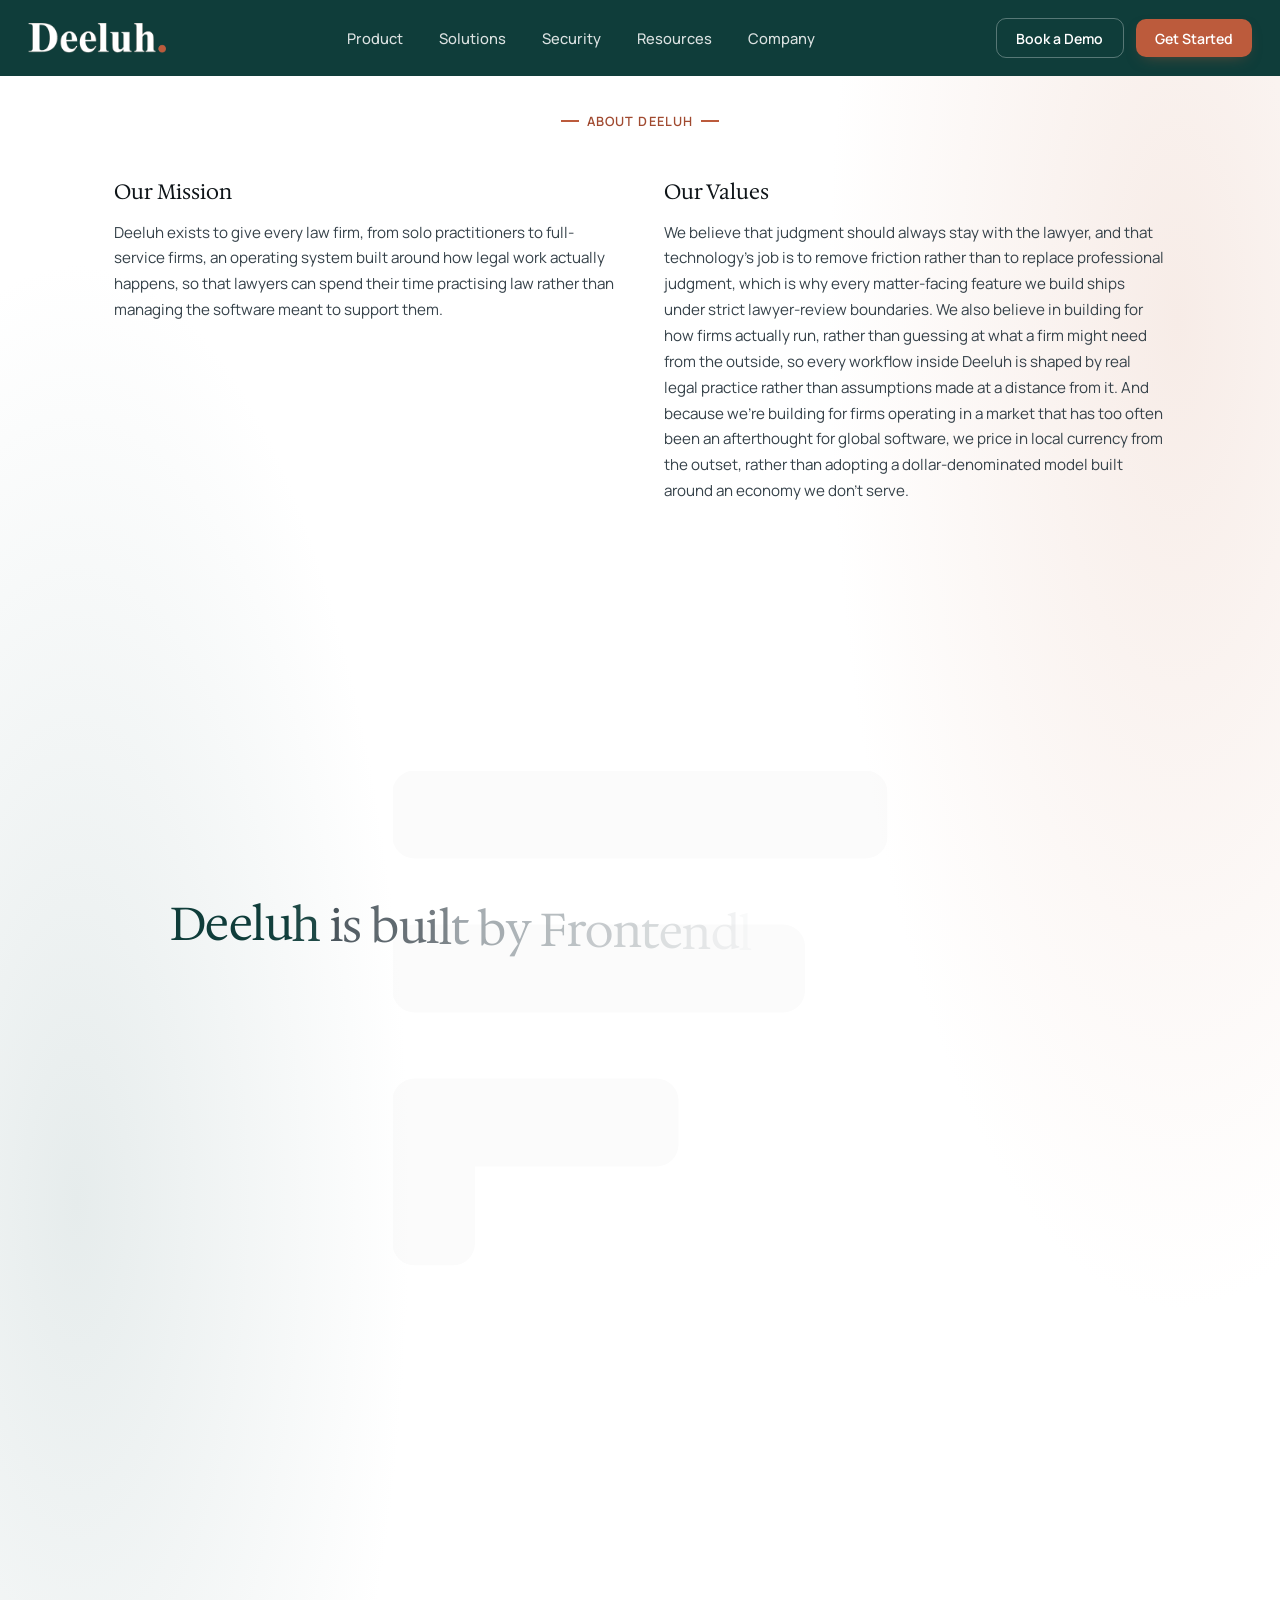
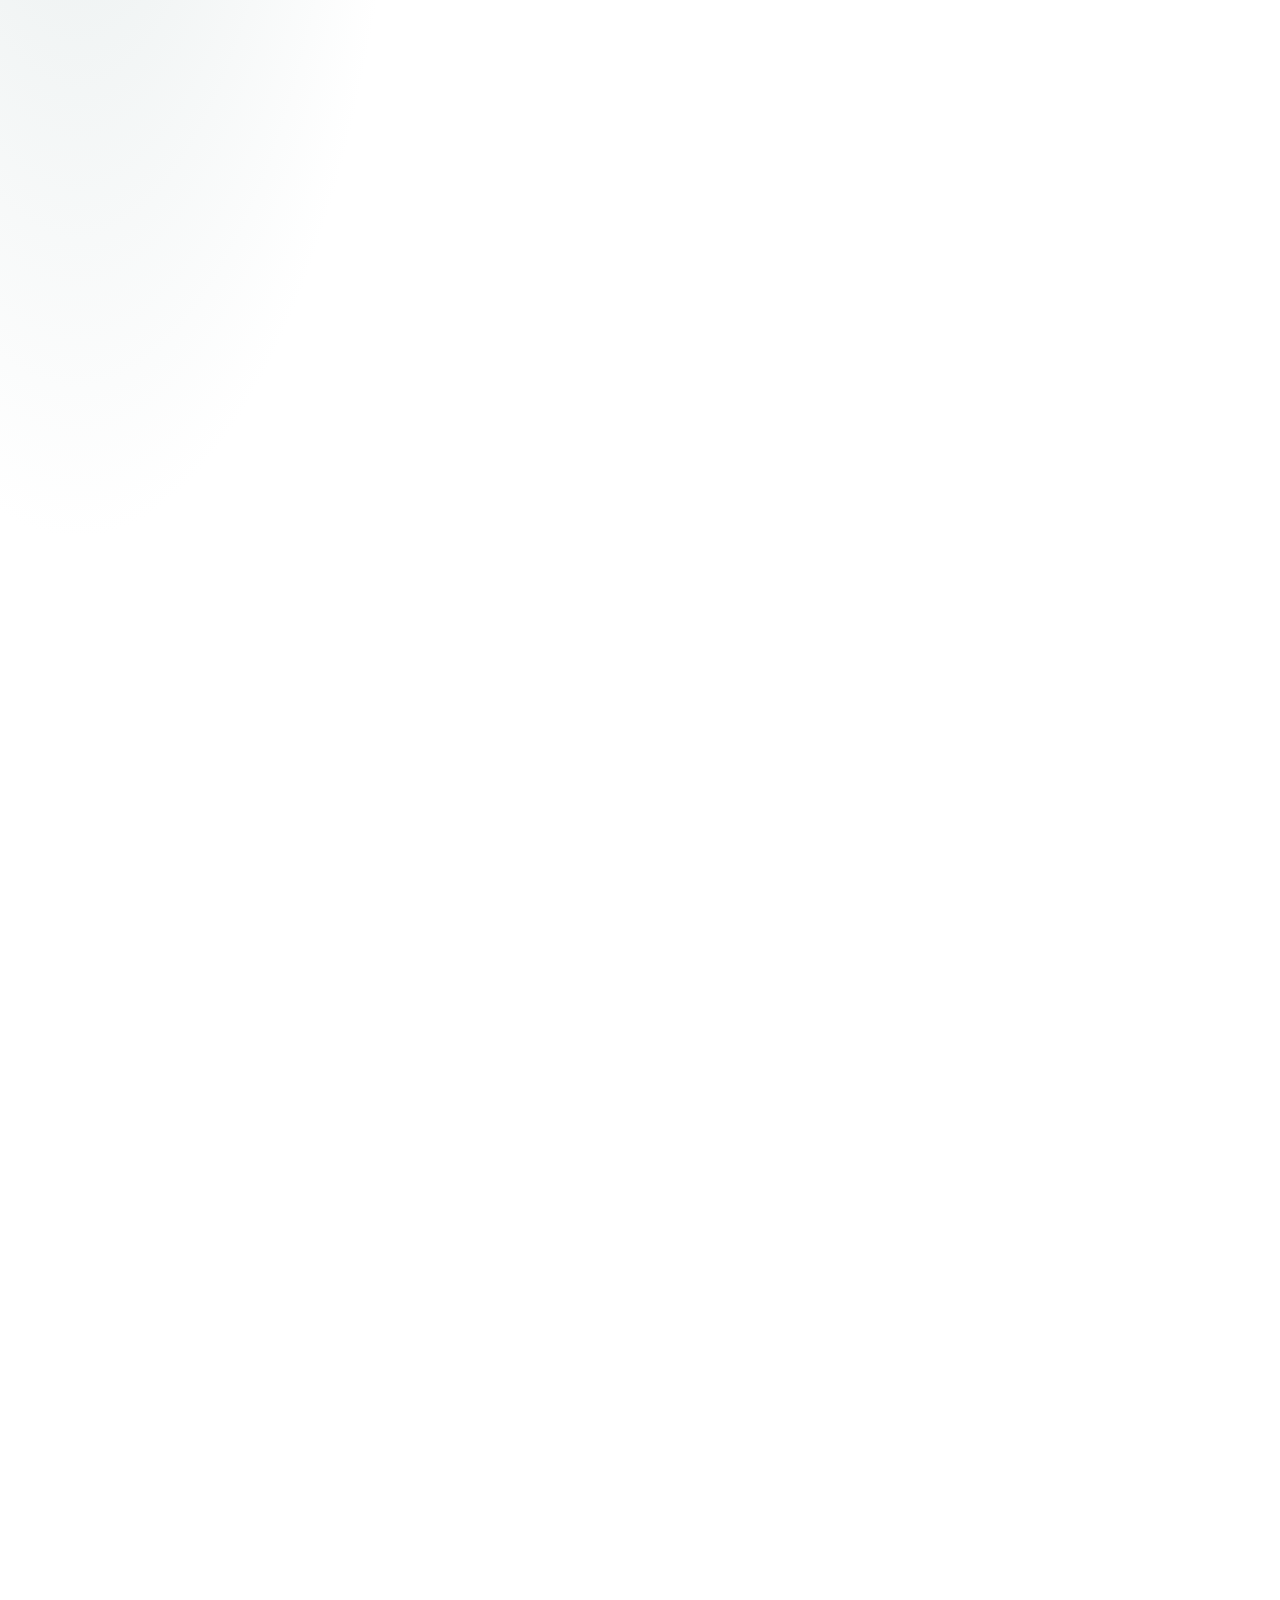
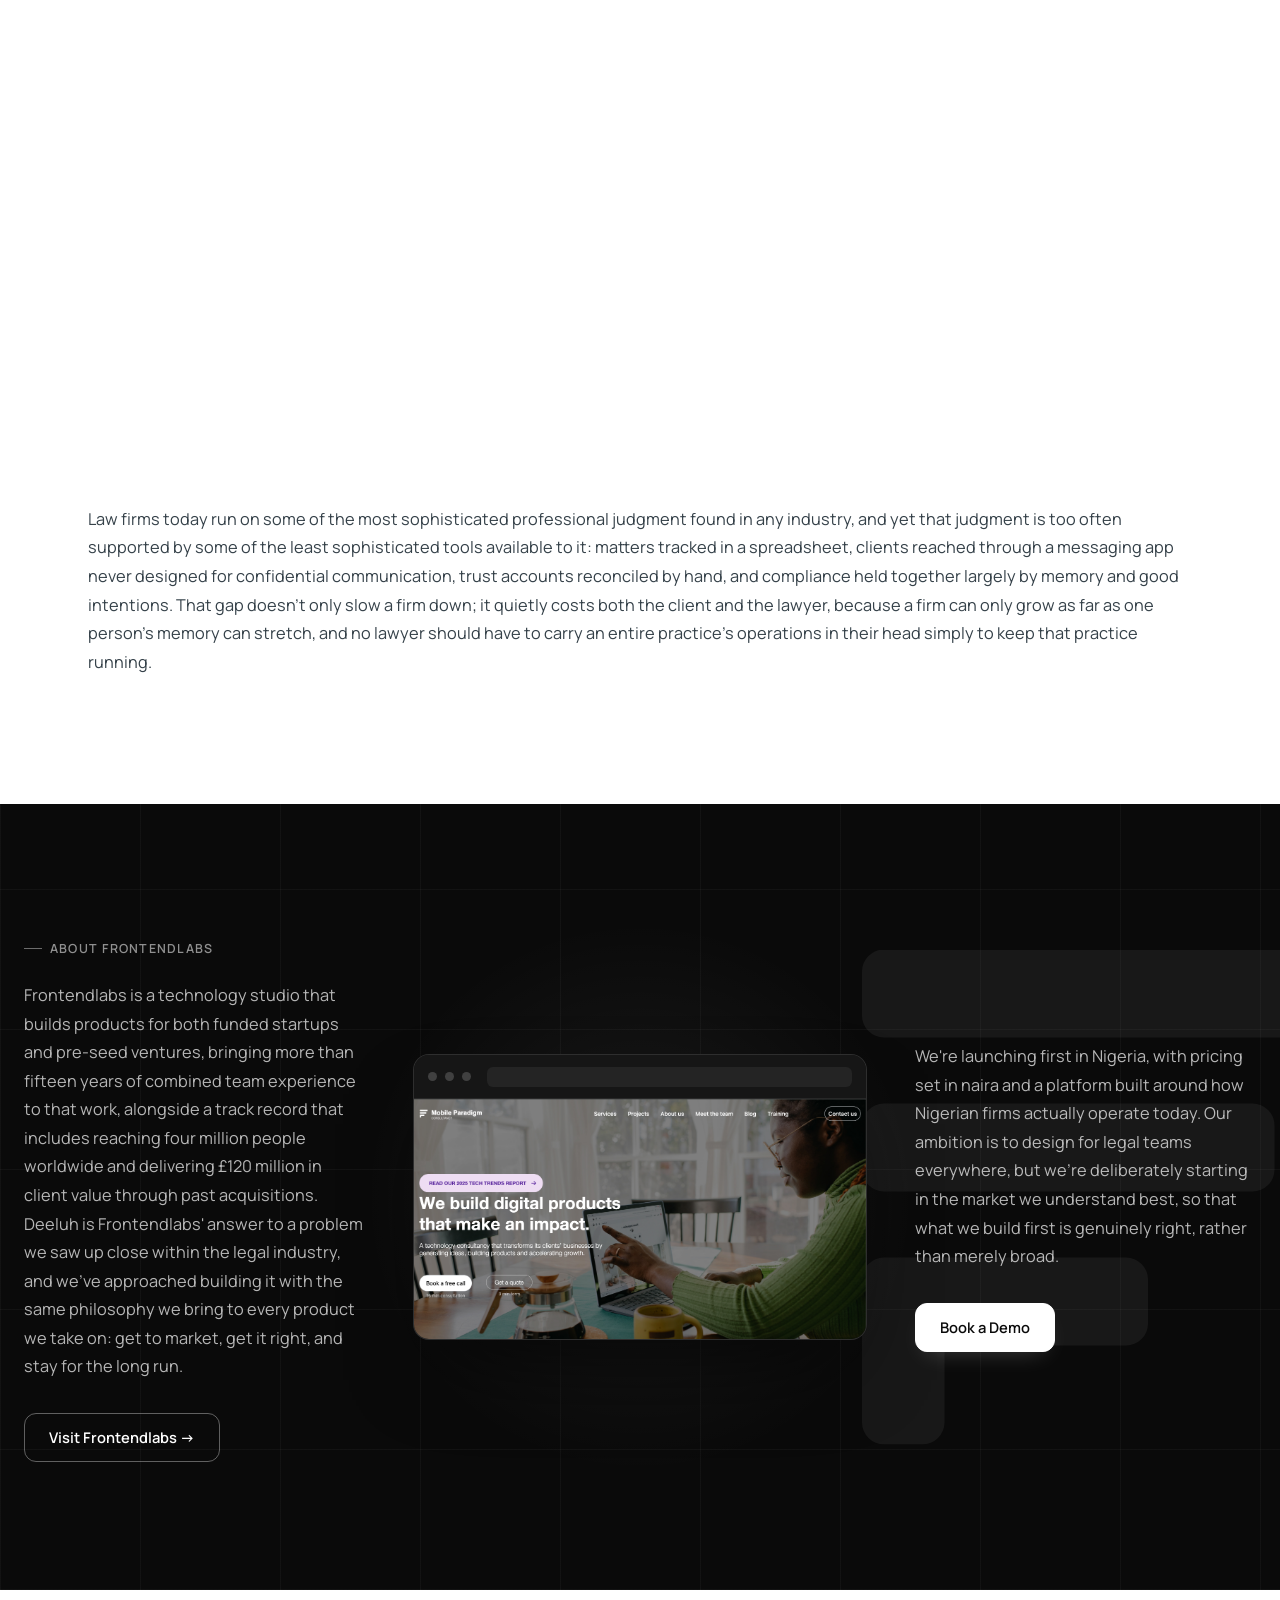
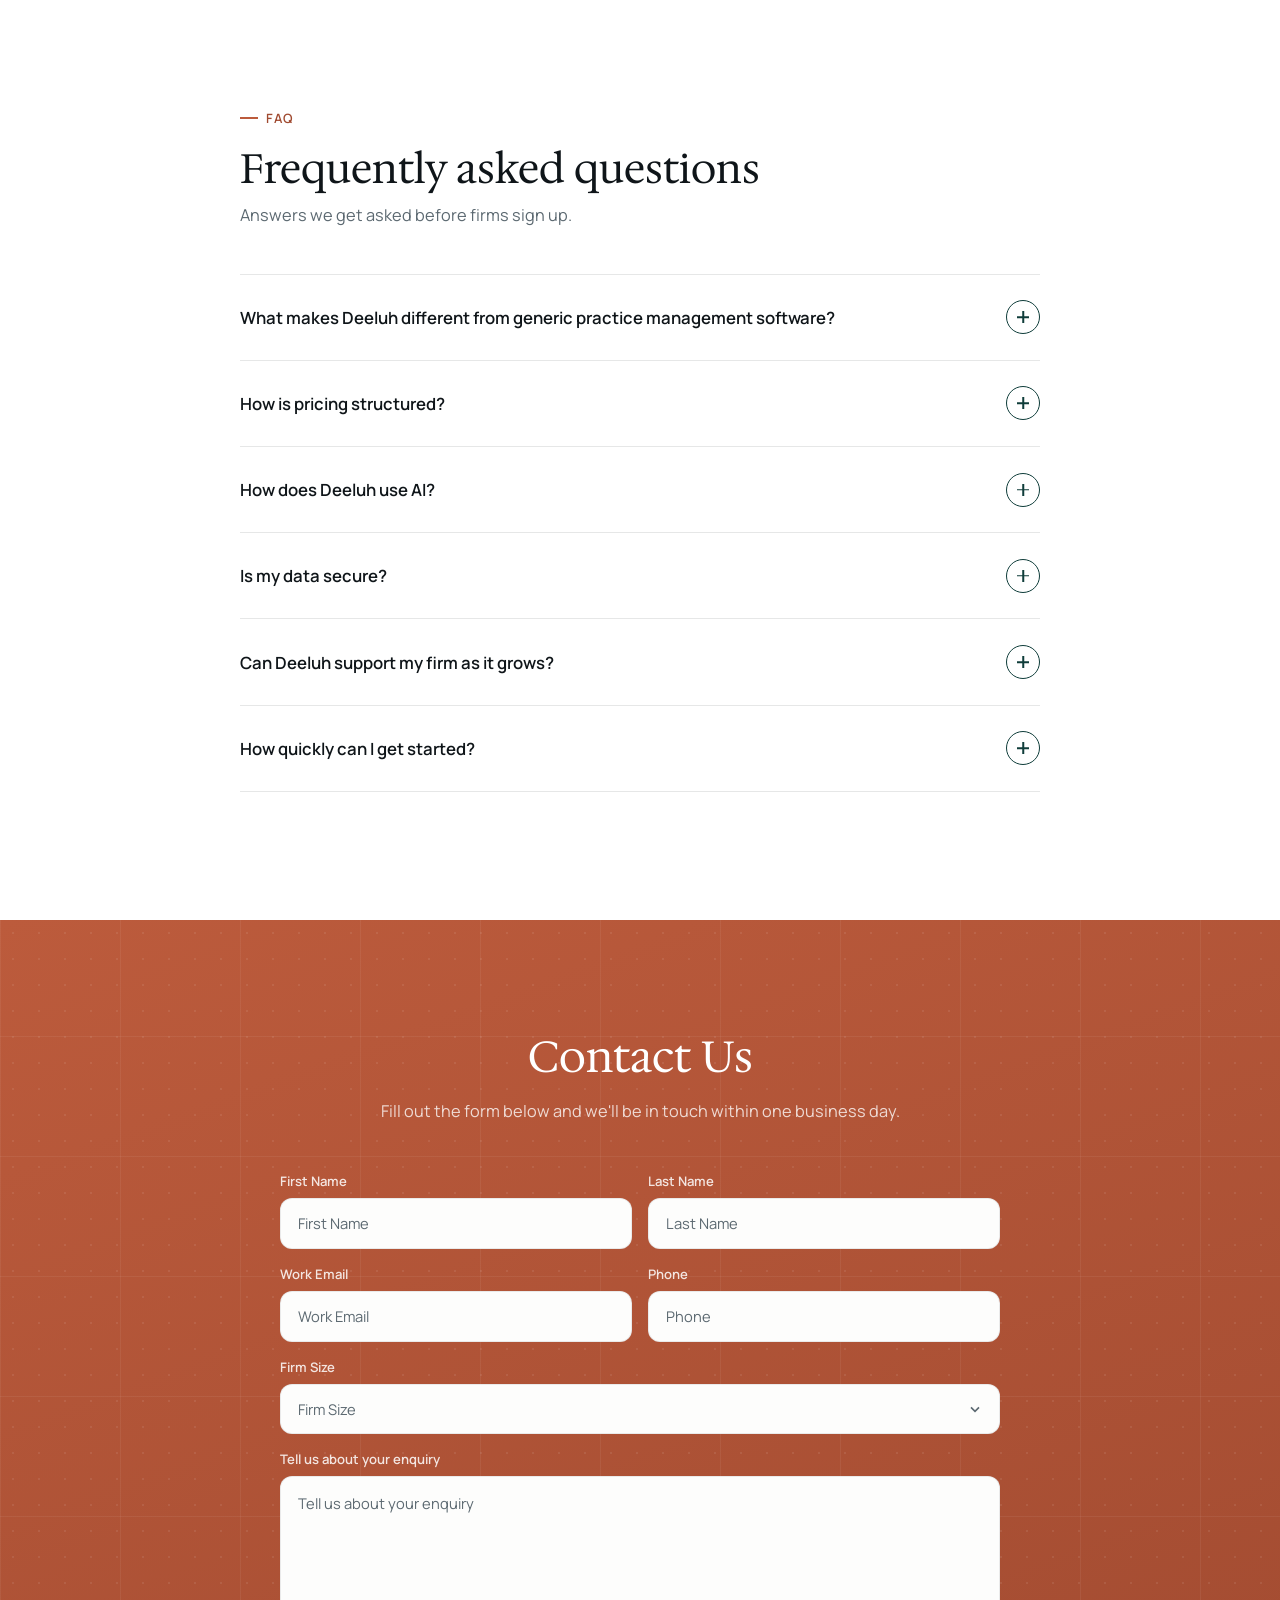
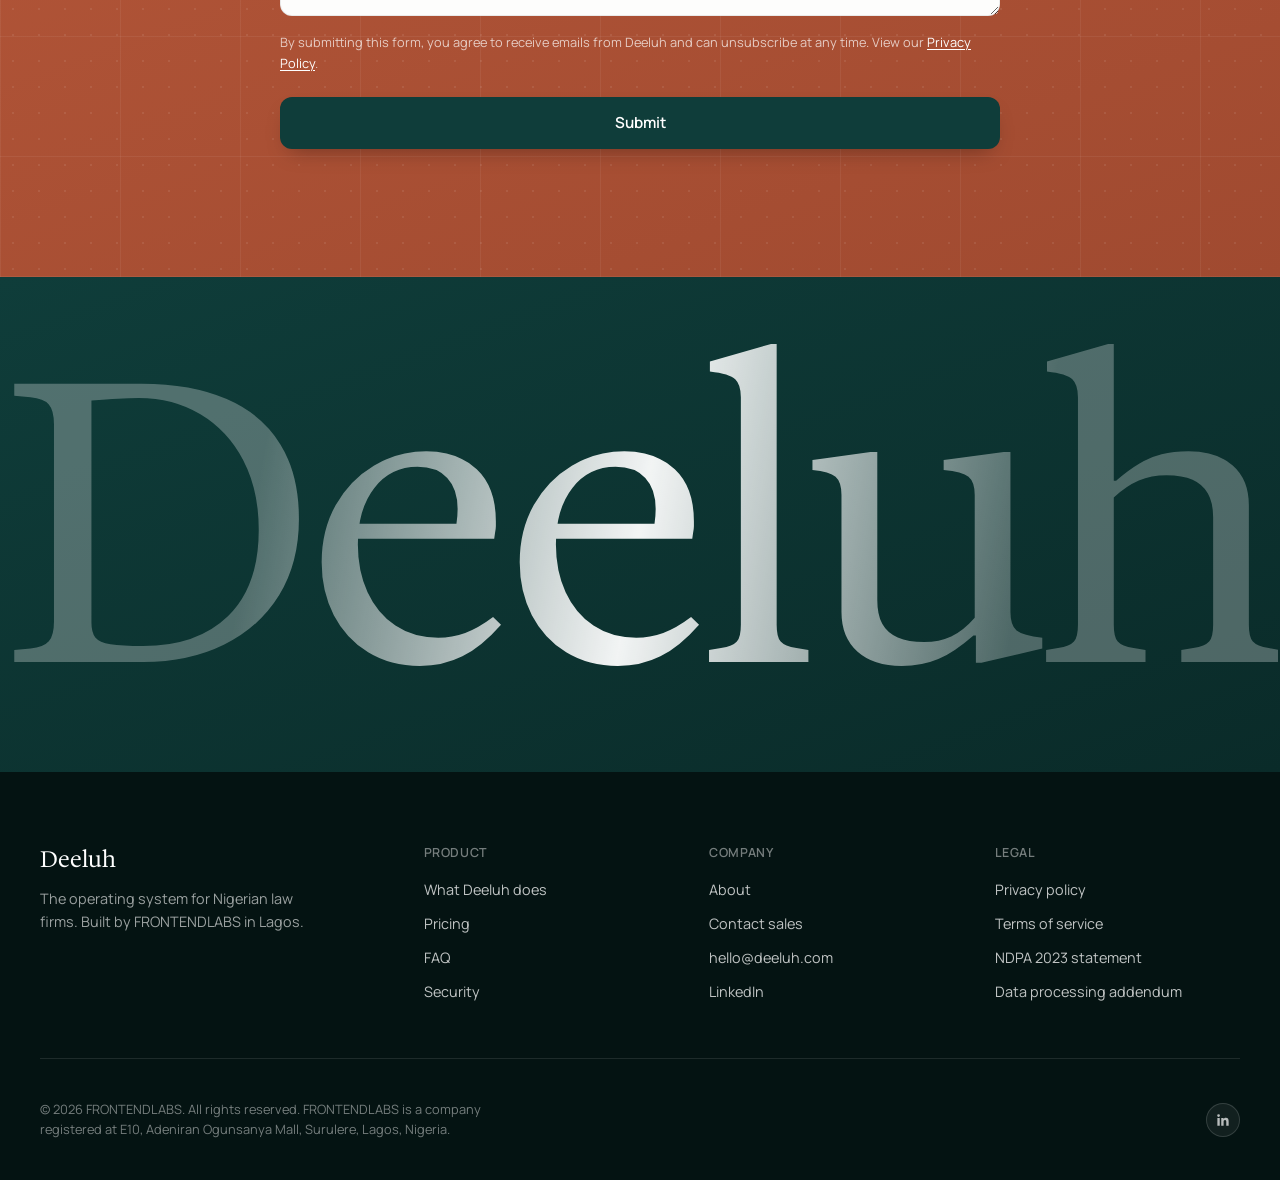
==== company.html @ 303b00ad "Update company.html" ====
<!DOCTYPE html>
<html lang="en">
<head>
<meta charset="UTF-8">
<meta name="viewport" content="width=device-width, initial-scale=1.0">
<title>Company — Deeluh</title>
<link rel="icon" type="image/png" href="/assets/images/deeluh-app-icon-teal.png">
<link rel="preconnect" href="https://fonts.googleapis.com">
<link rel="preconnect" href="https://fonts.gstatic.com" crossorigin>
<link href="https://fonts.googleapis.com/css2?family=Fraunces:opsz,wght@9..144,400;9..144,500;9..144,600&family=Inter:wght@400;500;600;700&display=swap" rel="stylesheet">
<link href="https://fonts.googleapis.com/css2?family=Hedvig+Letters+Serif:opsz@12..24&display=swap" rel="stylesheet">
<link href="https://fonts.googleapis.com/css2?family=Manrope:wght@200..800&display=swap" rel="stylesheet">
<link href="https://fonts.googleapis.com/css2?family=Source+Serif+4:ital,opsz,wght@0,8..60,200..900;1,8..60,200..900&display=swap" rel="stylesheet">
<link rel="stylesheet" href="styles.css">
<style>

/* ==========================================================
     ABOUT DEELUH SECTION 
     ========================================================== */
     .about-deeluh {
    position: relative;
    background-color: #fff;
    background-image:
      radial-gradient(42% 38% at 92% 8%, var(--brand-clay-tint) 0%, transparent 65%),
      radial-gradient(40% 36% at 6% 30%, var(--brand-primary-tint) 0%, transparent 65%);
    background-repeat: no-repeat;
    font-family: var(--font-body);
    color: var(--ink);
    /* overflow: hidden; */
  }

  /* ==========================================================
     STAGE 1 — header + Mission / Values cards
     ========================================================== */
  .about-deeluh__stage1 {
    position: relative;
    z-index: 2;
    padding: 7rem 1.5rem 2rem;
    max-width: 1100px;
    margin: 0 auto;
  }

  .about-deeluh__eyebrow {
    display: flex;
    align-items: center;
    justify-content: center;
    gap: .5rem;
    font-size: .8rem;
    font-weight: 600;
    letter-spacing: .08em;
    text-transform: uppercase;
    color: var(--brand-clay-hover);
    text-align: center;
    margin: 0 0 3rem;

    opacity: 0;
    transform: translateY(20px);
    transition: opacity .6s cubic-bezier(.16,1,.3,1), transform .6s cubic-bezier(.16,1,.3,1);
  }
  .about-deeluh.is-visible .about-deeluh__eyebrow { opacity: 1; transform: translateY(0); }

  .about-deeluh__eyebrow::before,
  .about-deeluh__eyebrow::after {
    content: "";
    width: 18px;
    height: 2px;
    background: var(--brand-clay);
    display: inline-block;
  }

  .about-deeluh__cards {
    display: grid;
    grid-template-columns: 1fr 1fr;
    gap: 3rem;
  }

  /* plain standing text now — no card chrome (background, border,
     shadow, hover) — just the section's normal heading/paragraph
     pattern, side by side */
  .about-deeluh__card {
    opacity: 0;
    transform: translateY(24px);
  }
  .about-deeluh.is-visible .about-deeluh__card {
    opacity: 1;
    transform: translateY(0);
    transition: opacity .6s cubic-bezier(.16,1,.3,1), transform .6s cubic-bezier(.16,1,.3,1);
  }
  .about-deeluh.is-visible .about-deeluh__card:nth-child(2) { transition-delay: 100ms; }

  .about-deeluh__card h3 {
    font-family: var(--font-display);
    font-weight: 500;
    font-size: 1.3rem;
    color: var(--ink);
    margin: 0 0 .85rem;
  }

  .about-deeluh__card p {
    font-size: .95rem;
    line-height: 1.7;
    color: var(--ink-2);
    margin: 0;
  }

  /* ==========================================================
     STAGE 2 — generous gap before the statement gets its own
     visual moment
     ========================================================== */
  .about-deeluh__gap { height: 2rem; }

  /* ==========================================================
     STAGE 3 — pinned scroll-reveal statement. Same physics as
     the dashboard's tall-runway + sticky window, combined with
     the same letter-by-letter reveal used on the firm-size /
     wdd / compare headlines — including the word-safe wrapping
     fix (whole words never break mid-word).
     ========================================================== */
  .about-deeluh__runway {
    position: relative;
    z-index: 2;
    height: calc(300vh + 45vh);
  }

  .about-deeluh__pin {
    position: sticky;
    top: 0;
    height: 100vh;
    display: flex;
    align-items: center;
    justify-content: center;
    padding: 0 1.5rem;
  }

  /* ==========================================================
     F WATERMARK — large, faint, behind the statement. Opacity
     is NOT time-based or on-load — it's driven live by the same
     scroll-progress value that reveals the letters, in update()
     ========================================================== */
  .about-deeluh__fmark {
    position: absolute;
    top: 50%;
    left: 50%;
    height: clamp(280px, 55vh, 620px);
    width: clamp(280px, 55vh, 620px);
    transform: translate(-50%, -50%);
    opacity: 0;
    pointer-events: none;
    z-index: 0;
    transition: opacity .08s linear;
  }

  .about-deeluh__fmark img {
    width: 100%;
    height: 100%;
    display: block;
  }

  .about-deeluh__statement {
    position: relative;
    z-index: 1;
    max-width: 90%;
    margin: 0 auto;
    text-align: center;
    font-family: var(--font-display);
    font-weight: 500;
    font-size: clamp(1.6rem, 3.6vw, 2.9rem);
    line-height: 1.35;
    letter-spacing: -0.01em;
  }

  /* unrevealed state — muted grey/ash */
  .about-deeluh__statement .letter {
    display: inline-block;
    color: var(--ink-3);
    opacity: .28;
    transform: translateY(10px);
    transition: opacity .08s linear, transform .08s linear, color .3s ease;
  }

  /* revealed — snaps to its word's final color (falls back to
     the normal paragraph grey/ash if no special color is set) */
  .about-deeluh__statement .letter.is-revealed {
    opacity: 1;
    color: var(--word-color, var(--ink-2));
  }

  /* word-safe wrapper — white-space:nowrap guarantees a word can
     never be split across a line purely because it ran out of
     room, no matter how narrow the viewport gets */
  .about-deeluh__statement .word {
    display: inline-block;
    white-space: nowrap;
  }

  /* ==========================================================
     STAGE 4 — normal closing paragraph, no character effects
     ========================================================== */
  .about-deeluh__writeup {
    position: relative;
    z-index: 2;
    max-width: 90%;
    margin: 0 auto;
    padding: 2rem 1.5rem 8rem;

    opacity: 0;
    transform: translateY(22px);
    transition: opacity .7s cubic-bezier(.16,1,.3,1), transform .7s cubic-bezier(.16,1,.3,1);
  }
  .about-deeluh.is-visible .about-deeluh__writeup {
    opacity: 1;
    transform: translateY(0);
  }

  .about-deeluh__writeup p {
    font-size: 1.02rem;
    line-height: 1.75;
    color: var(--ink-2);
    margin: 0;
  }

  /* ==========================================================
     TABLET
     ========================================================== */
  @media (max-width: 900px) {
    .about-deeluh__stage1 { padding: 4.5rem 1.25rem 1.5rem; }
    .about-deeluh__cards { grid-template-columns: 1fr; gap: 1.25rem; }
    .about-deeluh__gap { height: 4rem; }
    .about-deeluh__statement { max-width: 88%; }
  }

  /* ==========================================================
     MOBILE
     ========================================================== */
  @media (max-width: 640px) {
    .about-deeluh__statement {
      max-width: 92%;
      font-size: clamp(1.4rem, 6.5vw, 1.9rem);
    }

    .about-deeluh__runway { height: calc(100vh + 60vh); }

    .about-deeluh__writeup { padding: 1.5rem 1.25rem 5rem; }

    .about-deeluh__fmark {
      height: clamp(200px, 46vh, 360px);
      width: clamp(200px, 46vh, 360px);
      left: 58%; /* center-weighted, slightly toward the right */
    }
  }

  @media (prefers-reduced-motion: reduce) {
    .about-deeluh__eyebrow, .about-deeluh__card, .about-deeluh__writeup {
      transition: none;
      opacity: 1;
      transform: none;
    }

    /* reduced motion: show the full statement immediately, no
       pinning, nothing hidden from the user */
    .about-deeluh__runway { height: auto; }
    .about-deeluh__pin { position: static; height: auto; padding: 4rem 1.5rem; }
    .about-deeluh__statement .letter {
      opacity: 1;
      transform: none;
      transition: none;
      color: var(--word-color, var(--ink-2));
    }
    .about-deeluh__fmark {
      opacity: 0.055;
      transition: none;
    }
  }


  /* ==========================================================
     ABOUT FRONTENDLABS SECTION SHELL 
     ========================================================== */
  .flabs {
    position: relative;
    background: #0a0a0a;
    overflow: hidden;
    isolation: isolate;
    padding: 8rem 1.5rem;
    font-family: var(--font-body);
  }

  /* subtle technical grid — 1px lines, ~3.5% opacity, large cells */
  .flabs::before {
    content: "";
    position: absolute;
    inset: 0;
    background-image:
      repeating-linear-gradient(90deg, rgba(255,255,255,0.035) 0 1px, transparent 1px 140px),
      repeating-linear-gradient(0deg, rgba(255,255,255,0.035) 0 1px, transparent 1px 140px);
    z-index: 0;
    pointer-events: none;
  }

  /* extremely subtle radial glow behind the center mockup */
  .flabs__glow {
    position: absolute;
    top: 50%;
    left: 50%;
    width: 60%;
    max-width: 900px;
    aspect-ratio: 1;
    transform: translate(-50%, -50%);
    background: radial-gradient(closest-side, rgba(255, 255, 255, 0.07) 0%, transparent 72%);
    z-index: 2;
    pointer-events: none;
  }

  /* ==========================================================
     BACKGROUND F WATERMARK — the actual Frontendlabs mark,
     oversized, near-invisible, architectural rather than
     decorative. Sits above the grid but below the glow/content.
     ========================================================== */
  .flabs__fmark {
    position: absolute;
    z-index: 1;
    top: 50%;
    right: -6%;
    height: clamp(280px, 55vh, 640px);
    width: clamp(280px, 55vh, 640px);
    transform: translateY(-50%) scale(0.97);
    opacity: 0;
    pointer-events: none;
    transition: opacity 1.3s cubic-bezier(.16,1,.3,1), transform 1.3s cubic-bezier(.16,1,.3,1);
  }

  .flabs.is-visible .flabs__fmark {
    opacity: 0.055;
    transform: translateY(-50%) scale(1);
  }

  .flabs__fmark img {
    width: 100%;
    height: 100%;
    display: block;
  }

  .flabs__inner {
    position: relative;
    z-index: 3;
    max-width: 1320px;
    margin: 0 auto;
  }

  /* ==========================================================
     GRID — asymmetric 30 / 40 / 30, deliberately not three
     identical cards
     ========================================================== */
  .flabs__grid {
    display: grid;
    grid-template-columns: 0.75fr 1fr 0.75fr;
    gap: 3rem;
    align-items: center;
  }

  /* ==========================================================
     SHARED text-column treatment (left + right)
     ========================================================== */
  .flabs__eyebrow {
    display: inline-flex;
    align-items: center;
    gap: .5rem;
    font-size: .78rem;
    font-weight: 600;
    letter-spacing: .1em;
    text-transform: uppercase;
    color: rgba(255, 255, 255, 0.55);
    margin-bottom: 1.5rem;
  }

  .flabs__eyebrow::before {
    content: "";
    width: 18px;
    height: 1px;
    background: rgba(255, 255, 255, 0.4);
    display: inline-block;
  }

  .flabs__text {
    font-size: 1.02rem;
    line-height: 1.75;
    color: rgba(255, 255, 255, 0.7);
    margin: 0 0 2rem;
  }

  .flabs__btn {
    display: inline-flex;
    align-items: center;
    gap: .5rem;
    padding: .85rem 1.5rem;
    border-radius: 12px;
    font-size: .92rem;
    font-weight: 600;
    text-decoration: none;
    transition: transform .25s ease, box-shadow .25s ease, background .25s ease, color .25s ease, border-color .25s ease;
  }

  /* "Visit Frontendlabs" — outline, secondary weight */
  .flabs__btn--outline {
    background: transparent;
    border: 1px solid rgba(255, 255, 255, 0.35);
    color: #fff;
  }
  .flabs__btn--outline:hover {
    background: rgba(255, 255, 255, 0.08);
    border-color: rgba(255, 255, 255, 0.6);
    transform: translateY(-2px);
  }

  /* "Book a Demo" — filled, primary weight (mirrors how Deeluh's
     own primary CTA is filled, just in white/black instead of clay) */
  .flabs__btn--filled {
    background: #fff;
    border: 1px solid #fff;
    color: #0a0a0a;
    box-shadow: 0 10px 24px -12px rgba(255, 255, 255, 0.25);
  }
  .flabs__btn--filled:hover {
    background: #d9d9d9;
    border-color: #d9d9d9;
    transform: translateY(-2px);
    box-shadow: 0 14px 28px -12px rgba(255, 255, 255, 0.3);
  }

  /* ==========================================================
     LEFT / RIGHT columns — entrance animation
     ========================================================== */
  .flabs__col {
    opacity: 0;
    transform: translateY(22px);
  }
  .flabs.is-visible .flabs__col {
    opacity: 1;
    transform: translateY(0);
    transition: opacity .6s cubic-bezier(.16,1,.3,1), transform .6s cubic-bezier(.16,1,.3,1);
  }

  .flabs__col--left  { transition-delay: 0ms; }
  .flabs__col--right { transition-delay: .32s; }

  .flabs.is-visible .flabs__col--left .flabs__eyebrow  { transition-delay: 0ms; }
  .flabs.is-visible .flabs__col--left .flabs__text     { transition-delay: 100ms; }
  .flabs.is-visible .flabs__col--left .flabs__btn      { transition-delay: 200ms; }
  .flabs.is-visible .flabs__col--right .flabs__text    { transition-delay: 420ms; }
  .flabs.is-visible .flabs__col--right .flabs__btn     { transition-delay: 520ms; }

  .flabs__eyebrow, .flabs__col .flabs__text, .flabs__col .flabs__btn {
    opacity: 0;
    transform: translateY(18px);
    transition: opacity .55s cubic-bezier(.16,1,.3,1), transform .55s cubic-bezier(.16,1,.3,1);
  }
  .flabs.is-visible .flabs__eyebrow,
  .flabs.is-visible .flabs__col .flabs__text,
  .flabs.is-visible .flabs__col .flabs__btn {
    opacity: 1;
    transform: translateY(0);
  }

  .flabs__col--right { text-align: left; }

  /* ==========================================================
     CENTER — Frontendlabs mockup, the visual anchor
     ========================================================== */
  .flabs__mockup-col {
    display: flex;
    justify-content: center;
    opacity: 0;
    transform: translateY(22px);
    transition: opacity .7s cubic-bezier(.16,1,.3,1), transform .7s cubic-bezier(.16,1,.3,1);
    transition-delay: 220ms;
  }
  .flabs.is-visible .flabs__mockup-col {
    opacity: 1;
    transform: translateY(0);
  }

  .flabs__mockup {
    width: 100%;
    border-radius: 16px;
    overflow: hidden;
    background: #111;
    border: 1px solid rgba(255, 255, 255, 0.12);
    box-shadow: 0 40px 90px -30px rgba(0, 0, 0, 0.7), 0 0 0 rgba(255,255,255,0);
    transition: transform .4s cubic-bezier(.2,.8,.2,1), box-shadow .4s ease;
  }

  .flabs__mockup:hover {
    transform: translateY(-5px) scale(1.012);
    box-shadow: 0 50px 100px -30px rgba(0, 0, 0, 0.75), 0 0 60px rgba(255, 255, 255, 0.06);
  }

  .flabs__mockup-bar {
    display: flex;
    align-items: center;
    gap: .5rem;
    padding: .7rem .9rem;
    background: #161616;
    border-bottom: 1px solid rgba(255, 255, 255, 0.08);
  }

  .flabs__mockup-dot {
    width: 9px;
    height: 9px;
    border-radius: 50%;
    background: rgba(255, 255, 255, 0.18);
  }

  .flabs__mockup-url {
    flex: 1;
    height: 20px;
    border-radius: 6px;
    background: rgba(255, 255, 255, 0.06);
    margin-left: .5rem;
  }

  .flabs__mockup img {
    display: block;
    width: 100%;
    height: auto;
  }

  /* ==========================================================
     TABLET — collapse the asymmetric grid toward a stacked flow
     ========================================================== */
  @media (max-width: 1000px) {
    .flabs__grid {
      grid-template-columns: 1fr;
      gap: 3.5rem;
      text-align: center;
    }
    .flabs__col--left, .flabs__col--right { max-width: 620px; margin: 0 auto; }
    .flabs__mockup-col { order: 2; }
    .flabs__col--left { order: 1; }
    .flabs__col--right { order: 3; }
    .flabs__eyebrow { justify-content: center; }
  }

  /* ==========================================================
     MOBILE
     ========================================================== */
  @media (max-width: 640px) {
    .flabs { padding: 5rem 1.25rem; }
    .flabs__grid { gap: 2.75rem; }
    .flabs__text { font-size: .96rem; }

    /* same convention as the hero: stacked buttons stretch full width */
    .flabs__col .flabs__btn {
      width: 100%;
      justify-content: center;
    }

    .flabs__mockup-bar { padding: .55rem .75rem; }

    /* smaller, dimmer, tucked lower-right so it doesn't fight
       with the stacked mobile copy */
    .flabs__fmark {
      top: auto;
      bottom: -4%;
      right: -10%;
      height: clamp(180px, 42vh, 340px);
      width: clamp(180px, 42vh, 340px);
      transform: translateY(0) scale(0.97);
    }
    .flabs.is-visible .flabs__fmark {
      opacity: 0.035;
      transform: translateY(0) scale(1);
    }
  }

  @media (prefers-reduced-motion: reduce) {
    .flabs__col, .flabs__eyebrow, .flabs__col .flabs__text, .flabs__col .flabs__btn,
    .flabs__mockup-col, .flabs__mockup, .flabs__btn, .flabs__fmark {
      transition: none;
      opacity: 1;
      transform: none;
    }
    .flabs__fmark { opacity: 0.055; }
  }

  /* ==========================================================
     FAQ SECTION
     ========================================================== */
     .faq {
    padding: 7rem 1.5rem 8rem;
    background: #fff;
  }

  .faq__inner {
    max-width: 800px;
    margin: 0 auto;
  }

  .faq__header {
    margin-bottom: 3rem;
  }

  .faq__eyebrow {
    display: inline-flex;
    align-items: center;
    gap: .5rem;
    font-size: .8rem;
    font-weight: 600;
    letter-spacing: .08em;
    text-transform: uppercase;
    color: var(--brand-clay-hover);
    margin-bottom: 1.1rem;
  }

  .faq__eyebrow::before {
    content: "";
    width: 18px;
    height: 2px;
    background: var(--brand-clay);
    display: inline-block;
  }

  .faq__header h2 {
    font-family: var(--font-display);
    font-weight: 500;
    font-size: clamp(2rem, 3.2vw, 2.6rem);
    line-height: 1.15;
    color: var(--ink);
    margin: 0 0 .75rem;
  }

  .faq__header p {
    font-size: 1.02rem;
    color: var(--ink-3);
    margin: 0;
  }

  /* ==========================================================
     ACCORDION
     ========================================================== */
  .faq-list {
    border-top: 1px solid rgba(15, 21, 25, 0.1);
  }

  .faq-item {
    border-bottom: 1px solid rgba(15, 21, 25, 0.1);
  }

  .faq-item__trigger {
    width: 100%;
    display: flex;
    align-items: center;
    justify-content: space-between;
    gap: 1.5rem;
    padding: 1.6rem 0;
    background: none;
    border: none;
    cursor: pointer;
    text-align: left;
    font-family: var(--font-body);
  }

  .faq-item__question {
    font-size: 1.05rem;
    font-weight: 600;
    color: var(--ink);
    transition: color .25s ease;
  }

  .faq-item__trigger:hover .faq-item__question {
    color: var(--brand-primary);
  }

  /* plus / close icon, built from two CSS lines */
  .faq-item__icon {
    position: relative;
    flex-shrink: 0;
    width: 34px;
    height: 34px;
    border-radius: 50%;
    border: 1.5px solid var(--brand-primary);
    transition: background .3s ease, border-color .3s ease;
  }

  .faq-item__icon::before,
  .faq-item__icon::after {
    content: "";
    position: absolute;
    top: 50%;
    left: 50%;
    background: var(--brand-primary);
    transition: transform .35s cubic-bezier(.2,.8,.2,1), background .3s ease;
  }

  .faq-item__icon::before {
    width: 12px;
    height: 1.5px;
    transform: translate(-50%, -50%);
  }

  .faq-item__icon::after {
    width: 1.5px;
    height: 12px;
    transform: translate(-50%, -50%);
  }

  /* open state: fill the circle, turn plus into an x */
  .faq-item.is-open .faq-item__icon {
    background: var(--brand-primary);
  }

  .faq-item.is-open .faq-item__icon::before,
  .faq-item.is-open .faq-item__icon::after {
    background: #fff;
  }

  .faq-item.is-open .faq-item__icon::after {
    transform: translate(-50%, -50%) rotate(90deg) scaleY(0); /* collapses vertical bar */
  }

  .faq-item.is-open .faq-item__icon::before {
    transform: translate(-50%, -50%) rotate(180deg);
  }

  /* collapsible panel — grid-rows trick, no JS height math needed */
  .faq-item__panel {
    display: grid;
    grid-template-rows: 0fr;
    transition: grid-template-rows .4s cubic-bezier(.2,.8,.2,1);
  }

  .faq-item.is-open .faq-item__panel {
    grid-template-rows: 1fr;
  }

  .faq-item__panel-inner {
    overflow: hidden;
  }

  .faq-item__answer {
    font-size: .96rem;
    line-height: 1.65;
    color: var(--ink-2);
    padding: 0 0 1.75rem;
    max-width: 62ch;
  }

  /* ==========================================================
     RESPONSIVE FAQ
     ========================================================== */
  @media (max-width: 640px) {
    .faq { padding: 4.5rem 1.25rem 4rem; }
    .faq-item__trigger { padding: 1.35rem 0; }
    .faq-item__question { font-size: .98rem; }
  }

  @media (prefers-reduced-motion: reduce) {
    .faq-item__panel,
    .faq-item__icon::before,
    .faq-item__icon::after {
      transition: none;
    }
  }


  .contact, .contact * { box-sizing: border-box; }
  .contact h2 { overflow-wrap: normal; word-break: keep-all; }

  /* ==========================================================
     CONTACT US SECTION 
     ========================================================== */
  .contact {
    position: relative;
    padding: 7rem 1.5rem 8rem;
    background: linear-gradient(160deg, var(--brand-clay) 0%, var(--brand-clay-hover) 100%);
    overflow: hidden;
    isolation: isolate;
    font-family: var(--font-body);
  }

  .contact::before {
    content: "";
    position: absolute;
    inset: 0;
    background-image: radial-gradient(rgba(255, 255, 255, 0.08) 1px, transparent 1.5px);
    background-size: 26px 26px;
    z-index: 0;
    pointer-events: none;
  }

  .contact::after {
    content: "";
    position: absolute;
    inset: 0;
    background-image:
      repeating-linear-gradient(90deg, rgba(255,255,255,0.06) 0 1px, transparent 1px 120px),
      repeating-linear-gradient(0deg, rgba(255,255,255,0.06) 0 1px, transparent 1px 120px);
    z-index: 0;
    pointer-events: none;
  }

  .contact__inner {
    position: relative;
    z-index: 2;
    max-width: 720px;
    margin: 0 auto;
  }

  /* ==========================================================
     HEADER
     ========================================================== */
  .contact__header {
    text-align: center;
    margin-bottom: 3rem;

    opacity: 0;
    transform: translateY(24px);
    transition: opacity .7s cubic-bezier(.16,1,.3,1), transform .7s cubic-bezier(.16,1,.3,1);
  }
  .contact.is-visible .contact__header { opacity: 1; transform: translateY(0); }

  .contact__header h2 {
    font-family: var(--font-display);
    font-weight: 500;
    font-size: clamp(2rem, 3.4vw, 2.75rem);
    line-height: 1.15;
    color: #fff;
    margin: 0 0 1rem;
  }

  .contact__header p {
    font-size: 1.02rem;
    line-height: 1.6;
    color: rgba(255, 255, 255, 0.78);
    margin: 0;
  }

  /* ==========================================================
     FORM
     ========================================================== */
  .contact__form {
    opacity: 0;
    transform: translateY(24px);
    transition: opacity .7s cubic-bezier(.16,1,.3,1), transform .7s cubic-bezier(.16,1,.3,1);
    transition-delay: 120ms;
  }
  .contact.is-visible .contact__form { opacity: 1; transform: translateY(0); }

  .contact__row {
    display: grid;
    grid-template-columns: 1fr 1fr;
    gap: 1rem;
    margin-bottom: 1rem;
  }

  .contact__field { display: flex; flex-direction: column; }

  .contact__field label {
    font-size: .82rem;
    font-weight: 600;
    color: rgba(255, 255, 255, 0.85);
    margin-bottom: .5rem;
  }

  .contact__input,
  .contact__select,
  .contact__textarea {
    width: 100%;
    padding: .9rem 1.05rem;
    border-radius: 12px;
    border: 1px solid rgba(15, 21, 25, 0.08);
    background: #fdfdfc;
    color: var(--ink);
    font-family: var(--font-body);
    font-size: .92rem;
    outline: none;
    transition: border-color .2s ease, box-shadow .2s ease;
  }

  .contact__input::placeholder,
  .contact__textarea::placeholder { color: var(--ink-3); }

  .contact__input:focus,
  .contact__select:focus,
  .contact__textarea:focus {
    border-color: var(--brand-primary);
    box-shadow: 0 0 0 3px rgba(15, 61, 58, 0.14);
  }

  .contact__select {
    appearance: none;
    -webkit-appearance: none;
    background-image: url("data:image/svg+xml,%3Csvg xmlns='http://www.w3.org/2000/svg' viewBox='0 0 20 20' fill='none' stroke='%235c6971' stroke-width='2'%3E%3Cpath d='M5 8l5 5 5-5'/%3E%3C/svg%3E");
    background-repeat: no-repeat;
    background-position: right 1rem center;
    background-size: 16px;
    padding-right: 2.75rem;
    cursor: pointer;
  }
  .contact__select:invalid { color: var(--ink-3); }
  .contact__select option { color: var(--ink); }

  .contact__textarea {
    min-height: 140px;
    resize: vertical;
    line-height: 1.55;
  }

  .contact__field--full { margin-bottom: 1rem; }

  /* inline validation */
  .contact__error-msg {
    display: none;
    font-size: .78rem;
    color: #fff;
    background: rgba(0, 0, 0, 0.22);
    border-left: 2px solid #fff;
    padding: .3rem .6rem;
    border-radius: 4px;
    margin-top: .45rem;
  }
  .contact__field.has-error .contact__error-msg { display: block; }
  .contact__field.has-error .contact__input,
  .contact__field.has-error .contact__select,
  .contact__field.has-error .contact__textarea {
    border-color: #fff;
    box-shadow: 0 0 0 3px rgba(255, 255, 255, 0.28);
  }

  /* ==========================================================
     CONSENT + SUBMIT
     ========================================================== */
  .contact__consent {
    font-size: .8rem;
    line-height: 1.6;
    color: rgba(255, 255, 255, 0.7);
    margin: .5rem 0 1.5rem;
  }

  .contact__consent a {
    color: #fff;
    text-decoration: underline;
    text-underline-offset: 2px;
  }
  .contact__consent a:hover { color: rgba(255, 255, 255, 0.8); }

  .contact__submit {
    display: inline-flex;
    align-items: center;
    justify-content: center;
    width: 100%;
    padding: .95rem 1.6rem;
    border-radius: 12px;
    border: none;
    background: var(--brand-primary);
    color: #fff;
    font-family: var(--font-body);
    font-size: .95rem;
    font-weight: 600;
    cursor: pointer;
    transition: background .25s ease, transform .25s ease, box-shadow .25s ease;
    box-shadow: 0 10px 22px -10px rgba(0, 0, 0, 0.35);
  }

  .contact__submit:hover {
    background: var(--brand-primary-hover);
    transform: translateY(-2px);
  }

  .contact__submit:disabled {
    opacity: .7;
    cursor: default;
    transform: none;
  }

  /* ==========================================================
     FORM-LEVEL MESSAGES (submission error / success)
     ========================================================== */
  .contact__form-error {
    display: none;
    font-size: .85rem;
    color: #fff;
    background: rgba(0, 0, 0, 0.22);
    border-left: 2px solid #fff;
    padding: .7rem .9rem;
    border-radius: 8px;
    margin-bottom: 1.25rem;
  }
  .contact.is-submit-error .contact__form-error { display: block; }

  .contact__success {
    display: none;
    text-align: center;
    padding: 3rem 1.5rem;
    opacity: 0;
    transition: opacity .5s ease;
  }
  .contact.is-submitted .contact__form { display: none; }
  .contact.is-submitted .contact__success {
    display: block;
    opacity: 1;
  }

  .contact__success h3 {
    font-family: var(--font-display);
    font-weight: 500;
    font-size: 1.6rem;
    color: #fff;
    margin: 0 0 .6rem;
  }

  .contact__success p {
    font-size: .95rem;
    color: rgba(255, 255, 255, 0.75);
    margin: 0;
  }

  /* ==========================================================
     TABLET / MOBILE
     ========================================================== */
  @media (max-width: 640px) {
    .contact { padding: 4.5rem 1.25rem 5rem; }
    .contact__row { grid-template-columns: 1fr; gap: 0; }
  }

  @media (prefers-reduced-motion: reduce) {
    .contact__header, .contact__form, .contact__success {
      transition: none;
      opacity: 1;
      transform: none;
    }
    .contact__submit { transition: none; }
    .contact__submit:hover { transform: none; }
  }



  /* ==========================================================
     BIG LOGO SECTION BEFORE FOOTER
     ========================================================== */
     .logo-section {
    position: relative;
    min-height: 55vh;
    display: flex;
    align-items: center;
    justify-content: center;
    /* padding: 2rem 2rem; */
    background: linear-gradient(160deg, var(--brand-primary) 0%, var(--brand-primary-hover) 100%);
    overflow: hidden;
  }

  .logo-wrap {
    width: 100%;
    max-width: 1400px;
    text-align: center;
  }

  /* the wordmark itself — width is set by JS so it always spans
     edge-to-edge regardless of font metrics or viewport size */
  .logo-text {
    display: inline-block;
    /* font-family: var(--font-body); */
    font-family: var(--font-display);
    font-weight: 800;
    line-height: 1;
    letter-spacing: -0.02em;
    white-space: nowrap;

    /* the shimmer: a soft translucent base with a bright band that
       sweeps across it — the "light passing over metal" look */
    background-image: linear-gradient(
      100deg,
      rgba(255, 255, 255, 0.28) 0%,
      rgba(255, 255, 255, 0.28) 40%,
      rgba(255, 255, 255, 0.95) 50%,
      rgba(255, 255, 255, 0.28) 60%,
      rgba(255, 255, 255, 0.28) 100%
    );
    background-size: 300% 100%;
    background-position: -100% 0;
    -webkit-background-clip: text;
    background-clip: text;
    color: transparent;

    animation-name: shine-sweep;
    animation-duration: var(--shine-cycle);
    animation-timing-function: ease-in-out;
    animation-iteration-count: infinite;
  }

  /* the sweep itself happens fast, early in the cycle, then holds
     and waits for the next loop — that pause is what makes the
     "cycle length" feel like a repeat interval rather than a
     constant back-and-forth shimmer */
  @keyframes shine-sweep {
    0%   { background-position: -120% 0; }
    18%  { background-position: 220% 0; }
    100% { background-position: 220% 0; }
  }

  @media (prefers-reduced-motion: reduce) {
    .logo-text {
      animation: none;
      background-position: 0 0;
    }
  }

  @media (max-width: 640px) {
    .logo-section { min-height: 38vh; padding: 3rem 1.25rem; }
  }

 

</style>
</head>
<body>

 <!-- NAVBAR -->

 <nav class="navbar" id="siteNavbar">
  <div class="navbar__inner">

    <a href="index.html" class="navbar__logo">
      <img src="assets/images/deeluh-logo-white.png" alt="Deeluh" class="navbar__logo--white">
      <img src="assets/images/deeluh-logo.png" alt="Deeluh" class="navbar__logo--color">
    </a>

    <ul class="navbar__menu">
      <li><a href="product.html">Product</a></li>
      <li><a href="solutions.html">Solutions</a></li>
      <li><a href="javascript:void(0)">Security</a></li>
      <li><a href="resources.html">Resources</a></li>
      <li><a href="company.html">Company</a></li>
    </ul>

    <div class="navbar__actions">
      <a href="#demo" class="navbar__btn navbar__btn--ghost">Book a Demo</a>
      <a href="#waitlist" class="navbar__btn navbar__btn--primary">Get Started</a>
    </div>

    <button class="navbar__burger" id="navBurger" aria-label="Toggle menu" aria-expanded="false">
      <span></span><span></span><span></span>
    </button>

  </div>

  <div class="navbar__mobile" id="navMobile">
    <div class="navbar__mobile-inner">
      <ul class="navbar__mobile-links">
        <li><a href="product.html">Product</a></li>
        <li><a href="solutions.html">Solutions</a></li>
        <li><a href="javascript:void(0)">Security</a></li>
        <li><a href="resources.html">Resources</a></li>
        <li><a href="company.html">Company</a></li>
      </ul>
      <div class="navbar__mobile-actions">
        <a href="#" class="navbar__btn navbar__btn--ghost">Book a Demo</a>
        <a href="#" class="navbar__btn navbar__btn--primary">Get Started</a>
      </div>
    </div>
  </div>
</nav>


<script>
  const navbar = document.getElementById('siteNavbar');
  const burger = document.getElementById('navBurger');

  // swap green → white once scrolled past a small threshold
  function updateNavbarScrollState() {
    navbar.classList.toggle('is-scrolled', window.scrollY > 40);
  }
  window.addEventListener('scroll', updateNavbarScrollState, { passive: true });
  updateNavbarScrollState();

  // hamburger toggle
  burger.addEventListener('click', () => {
    const isOpen = navbar.classList.toggle('is-open');
    burger.setAttribute('aria-expanded', String(isOpen));
  });

  // close the mobile menu if the viewport grows back past the breakpoint
  window.addEventListener('resize', () => {
    if (window.matchMedia('(min-width: 981px)').matches) {
      navbar.classList.remove('is-open');
      burger.setAttribute('aria-expanded', 'false');
    }
  });
</script>

<!-- END OF NAVBAR -->

<!-- "ABOUT DEELUH" SECTION -->


<section class="about-deeluh" id="aboutDeeluhSection">

  <!-- STAGE 1 -->
  <div class="about-deeluh__stage1">
    <span class="about-deeluh__eyebrow">About Deeluh</span>

    <div class="about-deeluh__cards">
      <article class="about-deeluh__card">
        <h3>Our Mission</h3>
        <p>Deeluh exists to give every law firm, from solo practitioners to full-service firms, an operating system built around how legal work actually happens, so that lawyers can spend their time practising law rather than managing the software meant to support them.</p>
      </article>

      <article class="about-deeluh__card">
        <h3>Our Values</h3>
        <p>We believe that judgment should always stay with the lawyer, and that technology's job is to remove friction rather than to replace professional judgment, which is why every matter-facing feature we build ships under strict lawyer-review boundaries. We also believe in building for how firms actually run, rather than guessing at what a firm might need from the outside, so every workflow inside Deeluh is shaped by real legal practice rather than assumptions made at a distance from it. And because we're building for firms operating in a market that has too often been an afterthought for global software, we price in local currency from the outset, rather than adopting a dollar-denominated model built around an economy we don't serve.</p>
      </article>
    </div>
  </div>

  <!-- STAGE 2 -->
  <div class="about-deeluh__gap"></div>

  <!-- STAGE 3 -->
  <div class="about-deeluh__runway" id="statementRunway">
    <div class="about-deeluh__pin">
      <span class="about-deeluh__fmark" id="statementFmark">
        <img src="assets/logos/frontendlabs-f-mark-ash.svg" alt="" role="presentation">
      </span>
      <p class="about-deeluh__statement" id="statementText" data-full-text="Deeluh is built by Frontendlabs, a technology company, working with guidance from a practicing commercial lawyer who has run a firm and dealt directly with the problems Deeluh sets out to solve."></p>
    </div>
  </div>

  <!-- STAGE 4 -->
  <div class="about-deeluh__writeup">
    <p>Law firms today run on some of the most sophisticated professional judgment found in any industry, and yet that judgment is too often supported by some of the least sophisticated tools available to it: matters tracked in a spreadsheet, clients reached through a messaging app never designed for confidential communication, trust accounts reconciled by hand, and compliance held together largely by memory and good intentions. That gap doesn't only slow a firm down; it quietly costs both the client and the lawyer, because a firm can only grow as far as one person's memory can stretch, and no lawyer should have to carry an entire practice's operations in their head simply to keep that practice running.</p>
  </div>

</section>

<script>
(function () {
  const section = document.getElementById('aboutDeeluhSection');

  /* ---- simple fade-up entrance for stage 1 / stage 4 ---- */
  const revealObserver = new IntersectionObserver((entries) => {
    entries.forEach(entry => {
      if (entry.isIntersecting) {
        section.classList.add('is-visible');
        revealObserver.unobserve(entry.target);
      }
    });
  }, { threshold: 0.1 });
  revealObserver.observe(section);

  /* ---- pinned scroll-reveal statement ---- */
  const runway = document.getElementById('statementRunway');
  const statementEl = document.getElementById('statementText');
  const fmarkEl = document.getElementById('statementFmark');
  if (!runway || !statementEl) return;

  const fullText = statementEl.dataset.fullText;
  const GREEN_WORDS = ['Deeluh'];
  const BLACK_WORDS = ['Frontendlabs'];

  function stripPunctuation(word) {
    return word.replace(/[,.]/g, '');
  }

  statementEl.textContent = '';
  statementEl.setAttribute('aria-label', fullText);

  const letterSpans = [];
  const words = fullText.split(' ');

  words.forEach((word, wordIndex) => {
    const bare = stripPunctuation(word);
    const wordWrapper = document.createElement('span');
    wordWrapper.className = 'word';

    if (GREEN_WORDS.includes(bare)) {
      wordWrapper.style.setProperty('--word-color', 'var(--brand-primary)');
    } else if (BLACK_WORDS.includes(bare)) {
      wordWrapper.style.setProperty('--word-color', 'var(--ink)');
    }

    [...word].forEach(char => {
      const span = document.createElement('span');
      span.className = 'letter';
      span.textContent = char;
      wordWrapper.appendChild(span);
      letterSpans.push(span);
    });

    statementEl.appendChild(wordWrapper);

    if (wordIndex < words.length - 1) {
      statementEl.appendChild(document.createTextNode(' '));
    }
  });

  const totalLetters = letterSpans.length;
  const completeAt = 0.82;
  const letterWindow = 0.09;

  function update() {
    if (window.matchMedia('(prefers-reduced-motion: reduce)').matches) return;

    const rect = runway.getBoundingClientRect();
    const scrollRange = rect.height - window.innerHeight;

    const entryPoint = window.innerHeight;
    const exitPoint = -scrollRange;
    const totalTravel = entryPoint - exitPoint;
    const progress = totalTravel > 0
      ? Math.min(Math.max((entryPoint - rect.top) / totalTravel, 0), 1)
      : 0;

    letterSpans.forEach((span, i) => {
      const start = (i / (totalLetters - 1)) * (completeAt - letterWindow);
      const t = Math.min(Math.max((progress - start) / letterWindow, 0), 1);
      span.style.opacity = t;
      span.style.transform = `translateY(${(1 - t) * 10}px)`;
      span.classList.toggle('is-revealed', t > 0.6);
    });

    // F mark — emerges over the first 60% of the reveal, then holds
    // steady at its final subtle opacity rather than fading back out,
    // so it's still faintly present once the statement is fully read
    if (fmarkEl) {
      const isMobile = window.innerWidth <= 640;
      // const finalOpacity = isMobile ? 0.045 : 0.055;
      const finalOpacity = isMobile ? 0.07 : 0.09;
      const emergence = Math.min(progress / 0.6, 1);
      fmarkEl.style.opacity = emergence * finalOpacity;
    }
  }

  window.addEventListener('scroll', update, { passive: true });
  window.addEventListener('resize', update);
  update();
})();
</script>


<!-- END OF "ABOUT DEELUH" SECTION -->

<!-- "ABOUT FRONTENDLABS" SECTION -->

<section class="flabs" id="flabsSection">
  <span class="flabs__glow"></span>
  <span class="flabs__fmark">
    <img src="assets/logos/frontendlabs-f-mark.svg" alt="" role="presentation">
  </span>

  <div class="flabs__inner">
    <div class="flabs__grid">

      <!-- LEFT — About Frontendlabs -->
      <div class="flabs__col flabs__col--left">
        <span class="flabs__eyebrow">About Frontendlabs</span>
        <p class="flabs__text">Frontendlabs is a technology studio that builds products for both funded startups and pre-seed ventures, bringing more than fifteen years of combined team experience to that work, alongside a track record that includes reaching four million people worldwide and delivering £120 million in client value through past acquisitions. Deeluh is Frontendlabs' answer to a problem we saw up close within the legal industry, and we've approached building it with the same philosophy we bring to every product we take on: get to market, get it right, and stay for the long run.</p>
        <a href="https://frontendlabs.co.uk/" target="_blank" rel="noopener" class="flabs__btn flabs__btn--outline">Visit Frontendlabs →</a>
      </div>

      <!-- CENTER — mockup -->
      <div class="flabs__mockup-col">
        <div class="flabs__mockup">
          <div class="flabs__mockup-bar">
            <span class="flabs__mockup-dot"></span>
            <span class="flabs__mockup-dot"></span>
            <span class="flabs__mockup-dot"></span>
            <span class="flabs__mockup-url"></span>
          </div>
          <img src="assets/images/frontendlabs.png" alt="Frontendlabs website homepage">
        </div>
      </div>

      <!-- RIGHT — Nigeria-first -->
      <div class="flabs__col flabs__col--right">
        <p class="flabs__text">We're launching first in Nigeria, with pricing set in naira and a platform built around how Nigerian firms actually operate today. Our ambition is to design for legal teams everywhere, but we're deliberately starting in the market we understand best, so that what we build first is genuinely right, rather than merely broad.</p>
        <a href="#demo" class="flabs__btn flabs__btn--filled">Book a Demo</a>
      </div>

    </div>
  </div>
</section>

<script>
(function () {
  const section = document.getElementById('flabsSection');
  const observer = new IntersectionObserver((entries) => {
    entries.forEach(entry => {
      if (entry.isIntersecting) {
        section.classList.add('is-visible');
        observer.unobserve(entry.target);
      }
    });
  }, { threshold: 0.15 });
  observer.observe(section);
})();
</script>

<!-- END OF "ABOUT FRONTENDLABS" SECTION -->

<!-- FAQ SECTION -->

<section class="faq" id="faq">
  <div class="faq__inner">

    <div class="faq__header">
      <span class="faq__eyebrow">FAQ</span>
      <h2>Frequently asked questions</h2>
      <p>Answers we get asked before firms sign up.</p>
    </div>

    <div class="faq-list">

      <div class="faq-item">
        <button class="faq-item__trigger" aria-expanded="false">
          <span class="faq-item__question">What makes Deeluh different from generic practice management software?</span>
          <span class="faq-item__icon"></span>
        </button>
        <div class="faq-item__panel">
          <div class="faq-item__panel-inner">
            <p class="faq-item__answer">Deeluh has been built specifically for legal practice rather than adapted from generic business software, so lawyer verification, trust accounting, and firm-structure logic, spanning everything from a Sole Practitioner to an Enterprise organisation, are built in from the very beginning rather than added on afterward.</p>
          </div>
        </div>
      </div>

      <div class="faq-item">
        <button class="faq-item__trigger" aria-expanded="false">
          <span class="faq-item__question">How is pricing structured?</span>
          <span class="faq-item__icon"></span>
        </button>
        <div class="faq-item__panel">
          <div class="faq-item__panel-inner">
            <p class="faq-item__answer">Pricing is fixed, either monthly or per seat depending on the size of your firm, set in naira, with two months included free on annual billing. Full detail is available on our Pricing page.</p>
          </div>
        </div>
      </div>

      <div class="faq-item">
        <button class="faq-item__trigger" aria-expanded="false">
          <span class="faq-item__question">How does Deeluh use AI?</span>
          <span class="faq-item__icon"></span>
        </button>
        <div class="faq-item__panel">
          <div class="faq-item__panel-inner">
            <p class="faq-item__answer">Deeluh AI assists with drafting, document review, and research, though every piece of output it produces is a draft aid rather than a finished product, and is reviewed by a qualified person before it is relied upon or sent on to a client. Judgment stays with the lawyer, always.</p>
          </div>
        </div>
      </div>

      <div class="faq-item">
        <button class="faq-item__trigger" aria-expanded="false">
          <span class="faq-item__question">Is my data secure?</span>
          <span class="faq-item__icon"></span>
        </button>
        <div class="faq-item__panel">
          <div class="faq-item__panel-inner">
            <p class="faq-item__answer">Yes. Deeluh applies encryption both at rest and in transit, maintains tenant isolation between firms, and enforces role-based access controls throughout the platform. Fuller detail is available on our Security page and within our Privacy Policy.</p>
          </div>
        </div>
      </div>

      <div class="faq-item">
        <button class="faq-item__trigger" aria-expanded="false">
          <span class="faq-item__question">Can Deeluh support my firm as it grows?</span>
          <span class="faq-item__icon"></span>
        </button>
        <div class="faq-item__panel">
          <div class="faq-item__panel-inner">
            <p class="faq-item__answer">Yes. Deeluh has been built to support every firm structure, from Sole Practitioner and Sole Proprietorship through Partnership, Multi-Partner or Full-Service Firm, Legal Department, and Enterprise, so a firm shouldn't need to switch platforms as it grows.</p>
          </div>
        </div>
      </div>

      <div class="faq-item">
        <button class="faq-item__trigger" aria-expanded="false">
          <span class="faq-item__question">How quickly can I get started?</span>
          <span class="faq-item__icon"></span>
        </button>
        <div class="faq-item__panel">
          <div class="faq-item__panel-inner">
            <p class="faq-item__answer"> Workspace setup takes under two minutes. Once you tell Deeluh a little about your firm's structure and team, your workspace is ready.</p>
          </div>
        </div>
      </div>

      


    </div>

  </div>
</section>

<script>
  document.querySelectorAll('.faq-item__trigger').forEach(trigger => {
    trigger.addEventListener('click', () => {
      const item = trigger.closest('.faq-item');
      const isOpen = item.classList.contains('is-open');

      // uncomment the block below if you want only one answer open at a time
      // document.querySelectorAll('.faq-item.is-open').forEach(openItem => {
      //   if (openItem !== item) {
      //     openItem.classList.remove('is-open');
      //     openItem.querySelector('.faq-item__trigger').setAttribute('aria-expanded', 'false');
      //   }
      // });

      item.classList.toggle('is-open', !isOpen);
      trigger.setAttribute('aria-expanded', String(!isOpen));
    });
  });
</script>

<!-- END OF FAQ SECTION -->

<!-- CONTACT SECTION -->

<section class="contact" id="contactSection">
  <div class="contact__inner">

    <div class="contact__header">
      <h2>Contact Us</h2>
      <p>Fill out the form below and we'll be in touch within one business day.</p>
    </div>

    <form class="contact__form" id="contactForm" novalidate>

      <div class="contact__form-error" id="contactFormError">Something went wrong. Please try again.</div>

      <div class="contact__row">
        <div class="contact__field" data-field="firstName">
          <label for="firstName">First Name</label>
          <input class="contact__input" type="text" id="firstName" name="firstName" placeholder="First Name" required autocomplete="given-name">
          <span class="contact__error-msg">Please enter your first name.</span>
        </div>
        <div class="contact__field" data-field="lastName">
          <label for="lastName">Last Name</label>
          <input class="contact__input" type="text" id="lastName" name="lastName" placeholder="Last Name" required autocomplete="family-name">
          <span class="contact__error-msg">Please enter your last name.</span>
        </div>
      </div>

      <div class="contact__row">
        <div class="contact__field" data-field="email">
          <label for="email">Work Email</label>
          <input class="contact__input" type="email" id="email" name="email" placeholder="Work Email" required autocomplete="email">
          <span class="contact__error-msg">Please enter a valid email address.</span>
        </div>
        <div class="contact__field" data-field="phone">
          <label for="phone">Phone</label>
          <input class="contact__input" type="tel" id="phone" name="phone" placeholder="Phone" autocomplete="tel">
        </div>
      </div>

      <div class="contact__field contact__field--full" data-field="firmSize">
        <label for="firmSize">Firm Size</label>
        <select class="contact__select" id="firmSize" name="firmSize" required defaultValue="">
          <option value="" disabled selected>Firm Size</option>
          <option value="Sole">Sole</option>
          <option value="Boutique">Boutique</option>
          <option value="Mid">Mid</option>
          <option value="Full">Full</option>
          <option value="Enterprise">Enterprise</option>
        </select>
        <span class="contact__error-msg">Please select your firm size.</span>
      </div>

      <div class="contact__field contact__field--full" data-field="enquiry">
        <label for="enquiry">Tell us about your enquiry</label>
        <textarea class="contact__textarea" id="enquiry" name="enquiry" placeholder="Tell us about your enquiry" required></textarea>
        <span class="contact__error-msg">Please tell us a little about your enquiry.</span>
      </div>

      <p class="contact__consent">By submitting this form, you agree to receive emails from Deeluh and can unsubscribe at any time. View our <a href="/privacy">Privacy Policy</a>.</p>

      <button type="submit" class="contact__submit" id="contactSubmitBtn">Submit</button>
    </form>

    <div class="contact__success" id="contactSuccess">
      <h3>Thanks — we'll be in touch shortly.</h3>
      <p>A member of the Deeluh team will reach out within one business day.</p>
    </div>

  </div>
</section>

<script>
(function () {
  const section = document.getElementById('contactSection');
  const form = document.getElementById('contactForm');
  const submitBtn = document.getElementById('contactSubmitBtn');
  const formError = document.getElementById('contactFormError');

  /* ---- entrance ---- */
  const revealObserver = new IntersectionObserver((entries) => {
    entries.forEach(entry => {
      if (entry.isIntersecting) {
        section.classList.add('is-visible');
        revealObserver.unobserve(entry.target);
      }
    });
  }, { threshold: 0.1 });
  revealObserver.observe(section);

  /* ---- validation ---- */
  const EMAIL_RE = /^[^\s@]+@[^\s@]+\.[^\s@]+$/;

  function setFieldError(name, hasError) {
    const field = form.querySelector(`[data-field="${name}"]`);
    if (field) field.classList.toggle('has-error', hasError);
  }

  function validate() {
    const values = {
      firstName: form.firstName.value.trim(),
      lastName: form.lastName.value.trim(),
      email: form.email.value.trim(),
      firmSize: form.firmSize.value,
      enquiry: form.enquiry.value.trim()
    };

    let firstInvalid = null;
    let isValid = true;

    const checks = [
      ['firstName', values.firstName.length > 0],
      ['lastName', values.lastName.length > 0],
      ['email', EMAIL_RE.test(values.email)],
      ['firmSize', values.firmSize.length > 0],
      ['enquiry', values.enquiry.length > 0]
    ];

    checks.forEach(([name, ok]) => {
      setFieldError(name, !ok);
      if (!ok) {
        isValid = false;
        if (!firstInvalid) firstInvalid = name;
      }
    });

    if (firstInvalid) {
      const el = form.querySelector(`#${firstInvalid}`);
      if (el) el.focus();
    }

    return isValid;
  }

  /* ---- submission ----
     Wired the same way as the waitlist form: a Google Apps
     Script Web App endpoint that appends a row to a Sheet.
     Replace SHEET_URL with your own deployment URL, and make
     sure your Apps Script's doPost() reads all six fields below
     (see the waitlist wiring notes for the full script). */
  const SHEET_URL = 'https://script.google.com/macros/s/YOUR_DEPLOYMENT_ID/exec';

  form.addEventListener('submit', async (e) => {
    e.preventDefault();
    section.classList.remove('is-submit-error');

    if (!validate()) return;

    submitBtn.disabled = true;
    submitBtn.textContent = 'Sending...';

    const payload = {
      firstName: form.firstName.value.trim(),
      lastName: form.lastName.value.trim(),
      email: form.email.value.trim(),
      phone: form.phone.value.trim(),
      firmSize: form.firmSize.value,
      enquiry: form.enquiry.value.trim(),
      submittedAt: new Date().toISOString()
    };

    try {
      await fetch(SHEET_URL, {
        method: 'POST',
        mode: 'no-cors', // Apps Script doesn't return CORS headers — the row
                          // still gets written, we just can't read the response
        headers: { 'Content-Type': 'application/x-www-form-urlencoded' },
        body: new URLSearchParams(payload)
      });

      section.classList.add('is-submitted');
    } catch (err) {
      section.classList.add('is-submit-error');
      submitBtn.disabled = false;
      submitBtn.textContent = 'Submit';
    }
  });

  // clear a field's error state as soon as the visitor starts fixing it
  ['firstName', 'lastName', 'email', 'firmSize', 'enquiry'].forEach((name) => {
    const el = form.querySelector(`#${name}`);
    if (el) el.addEventListener('input', () => setFieldError(name, false));
  });
})();
</script>

<!-- END OF CONTACT SECTION -->

<!-- BIG LOGO BEFORE FOOTER SECTION -->

<section class="logo-section">
  <div class="logo-wrap">
    <span class="logo-text" id="deeluhLogo">Deeluh</span>
  </div>
</section>

<!-- END OF BIG LOGO BEFORE FOOTER SECTION -->

<!-- FOOTER -->

<footer class="site-footer">
  <div class="site-footer__inner">

    <div class="footer-grid">

      <div class="footer-brand">
        <!-- <p class="footer-brand__name">Deeluh</p> -->
        <p class="footer-brand__name"><a href="index.html">Deeluh</a></p>
        <p class="footer-brand__tagline">The operating system for Nigerian law firms. Built by FRONTENDLABS in Lagos.</p>
      </div>

      <div class="footer-col">
        <p class="footer-col__title">Product</p>
        <ul>
          <li><a href="index.html#what">What Deeluh does</a></li>
          <li><a href="index.html#pricing">Pricing</a></li>
          <li><a href="index.html#faq">FAQ</a></li>
          <li><a href="javascript:void(0)">Security</a></li>
        </ul>
      </div>

      <div class="footer-col">
        <p class="footer-col__title">Company</p>
        <ul>
          <li><a href="javascript:void(0)">About</a></li>
          <li><a href="mailto:hello@deeluh.com">Contact sales</a></li>
          <li><a href="mailto:hello@deeluh.com">hello@deeluh.com</a></li>
          <li><a href="https://linkedin.com/company/deeluh" target="_blank" rel="noopener">LinkedIn</a></li>
        </ul>
      </div>

      <div class="footer-col">
        <p class="footer-col__title">Legal</p>
        <ul>
          <li><a href="javascript:void(0)">Privacy policy</a></li>
          <li><a href="javascript:void(0)">Terms of service</a></li>
          <li><a href="javascript:void(0)">NDPA 2023 statement</a></li>
          <li><a href="javascript:void(0)">Data processing addendum</a></li>
        </ul>
      </div>

    </div>

    <div class="footer-bottom">
      <p class="footer-bottom__legal">© 2026 FRONTENDLABS. All rights reserved. FRONTENDLABS is a company registered at E10, Adeniran Ogunsanya Mall, Surulere, Lagos, Nigeria.</p>

      <div class="footer-bottom__social">
        <a href="https://linkedin.com/company/deeluh" target="_blank" rel="noopener" aria-label="Deeluh on LinkedIn">
          <svg width="16" height="16" viewBox="0 0 24 24" fill="currentColor"><path d="M20.45 20.45h-3.55v-5.57c0-1.33-.03-3.04-1.85-3.04-1.86 0-2.14 1.45-2.14 2.94v5.67H9.36V9h3.41v1.56h.05c.48-.9 1.64-1.85 3.38-1.85 3.6 0 4.27 2.37 4.27 5.46v6.28zM5.34 7.43a2.06 2.06 0 1 1 0-4.12 2.06 2.06 0 0 1 0 4.12zM7.12 20.45H3.56V9h3.56v11.45z"/></svg>
        </a>
      </div>
    </div>

  </div>
</footer>

<!-- END OF FOOTER -->



<!-- "BIG LOGO SECTION BEFORE FOOTER" -->
<script>
  // fits the wordmark exactly to the width of its container, every time —
  // more reliable than guessing a vw-based font-size, since it accounts
  // for the actual rendered font metrics on the user's device
  function fitLogoText() {
    const wrap = document.querySelector('.logo-wrap');
    const text = document.getElementById('deeluhLogo');
    if (!wrap || !text) return;

    const targetWidth = wrap.clientWidth;
    text.style.fontSize = '100px'; // baseline to measure against
    const measuredWidth = text.getBoundingClientRect().width;
    const scale = targetWidth / measuredWidth;

    // clamp so it can't get absurdly huge/tiny on extreme viewport sizes
    const newSize = Math.min(Math.max(100 * scale, 40), 520);
    text.style.fontSize = newSize + 'px';
  }

  window.addEventListener('resize', fitLogoText);
  window.addEventListener('load', fitLogoText);
  fitLogoText();

  /* ==========================================================
     HOW TO CONTROL THE REPEAT TIMING
     ========================================================== */

  function setLogoShineInterval(seconds) {
    document.documentElement.style.setProperty('--shine-cycle', seconds + 's');
  }
  // example: setLogoShineInterval(8);
</script>
<!-- END OF "BIG LOGO SECTION BEFORE FOOTER" -->

</body>
</html>
---- styles.css ----
:root {
    --brand-primary: #0F3D3A;
    --brand-primary-hover: #0a2b29;
    --brand-primary-tint: #e6ecec;
    --brand-clay: #BC5B3C;
    --brand-clay-hover: #a04a30;
    --brand-clay-tint: #f7ece7;
    --ink: #0f1519;
    --ink-2: #354149;
    --ink-3: #5c6971;

    --font-display: "Hedvig Letters Serif", serif;
    --font-body: "Manrope", sans-serif;
  }

  * { box-sizing: border-box; }
  body { margin: 0; font-family: var(--font-body); color: var(--ink); background: #fff; }
  h2 { overflow-wrap: normal; word-break: keep-all; } 
 
 
 
 
 
 /* ==========================================================
     NAVBAR
     ========================================================== */
     .navbar {
        position: fixed;
        top: 0;
        left: 0;
        right: 0;
        z-index: 1000;
        background: var(--brand-primary);
        transition: background-color .35s ease, box-shadow .35s ease;
      }
    
      .navbar.is-scrolled {
        background: #fff;
        box-shadow: 0 1px 0 rgba(15, 21, 25, 0.06), 0 12px 24px -18px rgba(15, 21, 25, 0.15);
      }
    
      .navbar__inner {
        max-width: 1400px;
        margin: 0 auto;
        padding: 0 1.75rem;
        height: 76px;
        display: flex;
        align-items: center;
        justify-content: space-between;
        gap: 1.5rem;
      }
    
      /* ==========================================================
         LOGO — extreme left
         ========================================================== */
      .navbar__logo {
        display: inline-flex;
        align-items: center;
        text-decoration: none;
        flex-shrink: 0;
        position: relative;
        height: 30px;
      }
    
      .navbar__logo img {
        height: 30px;
        width: auto;
        display: block;
        transition: opacity .35s ease;
      }
    
      /* the two variants sit stacked on top of each other, crossfading
         via opacity instead of swapping src — avoids any flash/reflow */
      .navbar__logo img.navbar__logo--white {
        position: absolute;
        left: 0;
        top: 0;
        opacity: 1;
      }
    
      .navbar__logo img.navbar__logo--color {
        opacity: 0;
      }
    
      .navbar.is-scrolled .navbar__logo img.navbar__logo--white { opacity: 0; }
      .navbar.is-scrolled .navbar__logo img.navbar__logo--color { opacity: 1; }
    
      /* ==========================================================
         MENU — centered
         ========================================================== */
      .navbar__menu {
        display: flex;
        align-items: center;
        gap: 2.25rem;
        list-style: none;
        margin: 0;
        padding: 0;
      }
    
      .navbar__menu a {
        font-size: .92rem;
        font-weight: 500;
        color: rgba(255, 255, 255, 0.85);
        text-decoration: none;
        white-space: nowrap;
        transition: color .25s ease;
      }
    
      .navbar.is-scrolled .navbar__menu a {
        color: var(--ink-3);
      }
    
      /* needs its own rule — .navbar.is-scrolled .navbar__menu a is more
         specific than a plain :hover rule, so without this the hover
         color gets silently overridden once the navbar has scrolled */
      .navbar.is-scrolled .navbar__menu a:hover {
        color: var(--brand-clay);
      }
    
      /* company orange on hover, always — regardless of scroll state */
      .navbar__menu a:hover {
        color: var(--brand-clay);
      }
    
      /* ==========================================================
         ACTIONS — two buttons, extreme right
         ========================================================== */
      .navbar__actions {
        display: flex;
        align-items: center;
        gap: .75rem;
        flex-shrink: 0;
      }
    
      .navbar__btn {
        display: inline-flex;
        align-items: center;
        justify-content: center;
        padding: .6rem 1.2rem;
        border-radius: 10px;
        font-size: .88rem;
        font-weight: 600;
        text-decoration: none;
        white-space: nowrap;
        transition: background .25s ease, border-color .25s ease, color .25s ease, transform .25s ease;
      }
    
      /* secondary — "Book a Demo": ghost outline, adapts to scroll state */
      .navbar__btn--ghost {
        background: transparent;
        border: 1px solid rgba(255, 255, 255, 0.3);
        color: #fff;
      }
    
      .navbar__btn--ghost:hover {
        border-color: var(--brand-clay);
        color: var(--brand-clay);
      }
    
      .navbar.is-scrolled .navbar__btn--ghost {
        border-color: rgba(15, 21, 25, 0.16);
        color: var(--ink-2);
      }
    
      .navbar.is-scrolled .navbar__btn--ghost:hover {
        border-color: var(--brand-clay);
        color: var(--brand-clay);
      }
    
      /* primary — "Join the Waitlist": solid clay, stays constant
         across both navbar states so it's always the clear CTA */
      .navbar__btn--primary {
        background: var(--brand-clay);
        color: #fff;
        box-shadow: 0 6px 16px -8px rgba(188, 91, 60, 0.55);
      }
    
      .navbar__btn--primary:hover {
        background: var(--brand-clay-hover);
        transform: translateY(-1px);
      }
    
      /* ==========================================================
         HAMBURGER — mobile only
         ========================================================== */
      .navbar__burger {
        display: none;
        flex-direction: column;
        justify-content: center;
        gap: 5px;
        width: 32px;
        height: 32px;
        background: none;
        border: none;
        cursor: pointer;
        padding: 0;
        flex-shrink: 0;
      }
    
      .navbar__burger span {
        display: block;
        width: 100%;
        height: 2px;
        background: #fff;
        border-radius: 2px;
        transition: background .35s ease, transform .3s ease, opacity .3s ease;
      }
    
      .navbar.is-scrolled .navbar__burger span { background: var(--ink); }
    
      .navbar.is-open .navbar__burger span:nth-child(1) { transform: translateY(7px) rotate(45deg); }
      .navbar.is-open .navbar__burger span:nth-child(2) { opacity: 0; }
      .navbar.is-open .navbar__burger span:nth-child(3) { transform: translateY(-7px) rotate(-45deg); }
    
      /* when the mobile menu is open, the burger's bars should read
         dark regardless of scroll state, since the panel behind it is white */
      .navbar.is-open .navbar__burger span { background: var(--ink) !important; }
    
      /* ==========================================================
         MOBILE PANEL
         ========================================================== */
      .navbar__mobile {
        display: none;
        background: #fff;
        max-height: 0;
        overflow: hidden;
        transition: max-height .4s cubic-bezier(.2,.8,.2,1);
        border-top: 1px solid rgba(15, 21, 25, 0.06);
      }
    
      .navbar.is-open .navbar__mobile {
        max-height: 480px;
      }
    
      .navbar__mobile-inner {
        padding: 1.5rem 1.75rem 2rem;
        display: flex;
        flex-direction: column;
        gap: 1.5rem;
      }
    
      .navbar__mobile-links {
        display: flex;
        flex-direction: column;
        gap: 1.1rem;
        list-style: none;
        margin: 0;
        padding: 0;
      }
    
      .navbar__mobile-links a {
        font-size: 1rem;
        font-weight: 600;
        color: var(--ink-2);
        text-decoration: none;
        transition: color .2s ease;
      }
    
      .navbar__mobile-links a:hover { color: var(--brand-clay); }
    
      .navbar__mobile-actions {
        display: flex;
        flex-direction: column;
        gap: .75rem;
      }
    
      .navbar__mobile-actions .navbar__btn {
        width: 100%;
        padding: .8rem 1.2rem;
      }
    
      .navbar__mobile-actions .navbar__btn--ghost {
        border-color: rgba(15, 21, 25, 0.16);
        color: var(--ink-2);
      }
    
      /* ==========================================================
         RESPONSIVE
         ========================================================== */
      @media (max-width: 980px) {
        .navbar__menu,
        .navbar__actions { display: none; }
        .navbar__burger { display: flex; }
        .navbar__mobile { display: block; }
        .navbar__inner { height: 68px; }
      }
    
      @media (prefers-reduced-motion: reduce) {
        .navbar, .navbar__mobile, .navbar__btn, .navbar__menu a { transition: none; }
      }
    /* =========================================================================================== */


      /* ==========================================================
     FOOTER
     ========================================================== */
     .site-footer {
      /* background: var(--brand-primary-hover); */
      padding: 4.5rem 1.5rem 0;
      color: rgba(255, 255, 255, 0.72);
      background: #041312;
    }
  
    .site-footer__inner {
      max-width: 1200px;
      margin: 0 auto;
    }
  
    /* ==========================================================
       TOP GRID — brand column + three link columns
       ========================================================== */
    .footer-grid {
      display: grid;
      grid-template-columns: 1.4fr 1fr 1fr 1fr;
      gap: 2.5rem;
      padding-bottom: 3.5rem;
      border-bottom: 1px solid rgba(255, 255, 255, 0.1);
    }
  
    .footer-brand__name {
      font-family: var(--font-display);
      font-weight: 500;
      font-size: 1.4rem;
      color: #fff;
  
      margin: 0 0 .85rem;
    }

    .footer-brand__name a {
      color: #fff;
      text-decoration: none;
    }

  
    .footer-brand__tagline {
      font-size: .9rem;
      line-height: 1.6;
      color: rgba(255, 255, 255, 0.6);
      max-width: 30ch;
      margin: 0;
    }
  
    .footer-col__title {
      font-size: .78rem;
      font-weight: 600;
      letter-spacing: .05em;
      text-transform: uppercase;
      color: rgba(255, 255, 255, 0.45);
      margin: 0 0 1.1rem;
    }
  
    .footer-col ul {
      list-style: none;
      margin: 0;
      padding: 0;
      display: flex;
      flex-direction: column;
      gap: .75rem;
    }
  
    .footer-col a {
      font-size: .9rem;
      color: rgba(255, 255, 255, 0.75);
      text-decoration: none;
      transition: color .2s ease;
    }
  
    .footer-col a:hover {
      color: var(--brand-clay);
    }
  
    /* ==========================================================
       BOTTOM BAR
       ========================================================== */
    .footer-bottom {
      display: flex;
      align-items: center;
      justify-content: space-between;
      flex-wrap: wrap;
      gap: 1rem;
      padding: 1.75rem 0;
      font-size: .8rem;
      color: rgba(255, 255, 255, 0.45);
    }
  
    .footer-bottom__legal {
      max-width: 62ch;
      line-height: 1.55;
    }
  
    .footer-bottom__social {
      display: flex;
      align-items: center;
      gap: 1rem;
      flex-shrink: 0;
    }
  
    .footer-bottom__social a {
      display: inline-flex;
      align-items: center;
      justify-content: center;
      width: 34px;
      height: 34px;
      border-radius: 50%;
      background: rgba(255, 255, 255, 0.06);
      border: 1px solid rgba(255, 255, 255, 0.14);
      color: rgba(255, 255, 255, 0.7);
      transition: background .2s ease, border-color .2s ease, color .2s ease;
    }
  
    .footer-bottom__social a:hover {
      background: var(--brand-clay);
      border-color: var(--brand-clay);
      color: #fff;
    }
  
    /* ==========================================================
       RESPONSIVE
       ========================================================== */
    @media (max-width: 860px) {
      .footer-grid {
        grid-template-columns: 1fr 1fr;
        row-gap: 2.5rem;
      }
      .footer-brand { grid-column: 1 / -1; }
    }
  
    @media (max-width: 560px) {
      .site-footer { padding: 3.5rem 1.25rem 0; }
      .footer-grid { grid-template-columns: 1fr; }
      .footer-bottom { flex-direction: column; align-items: flex-start; }
    }
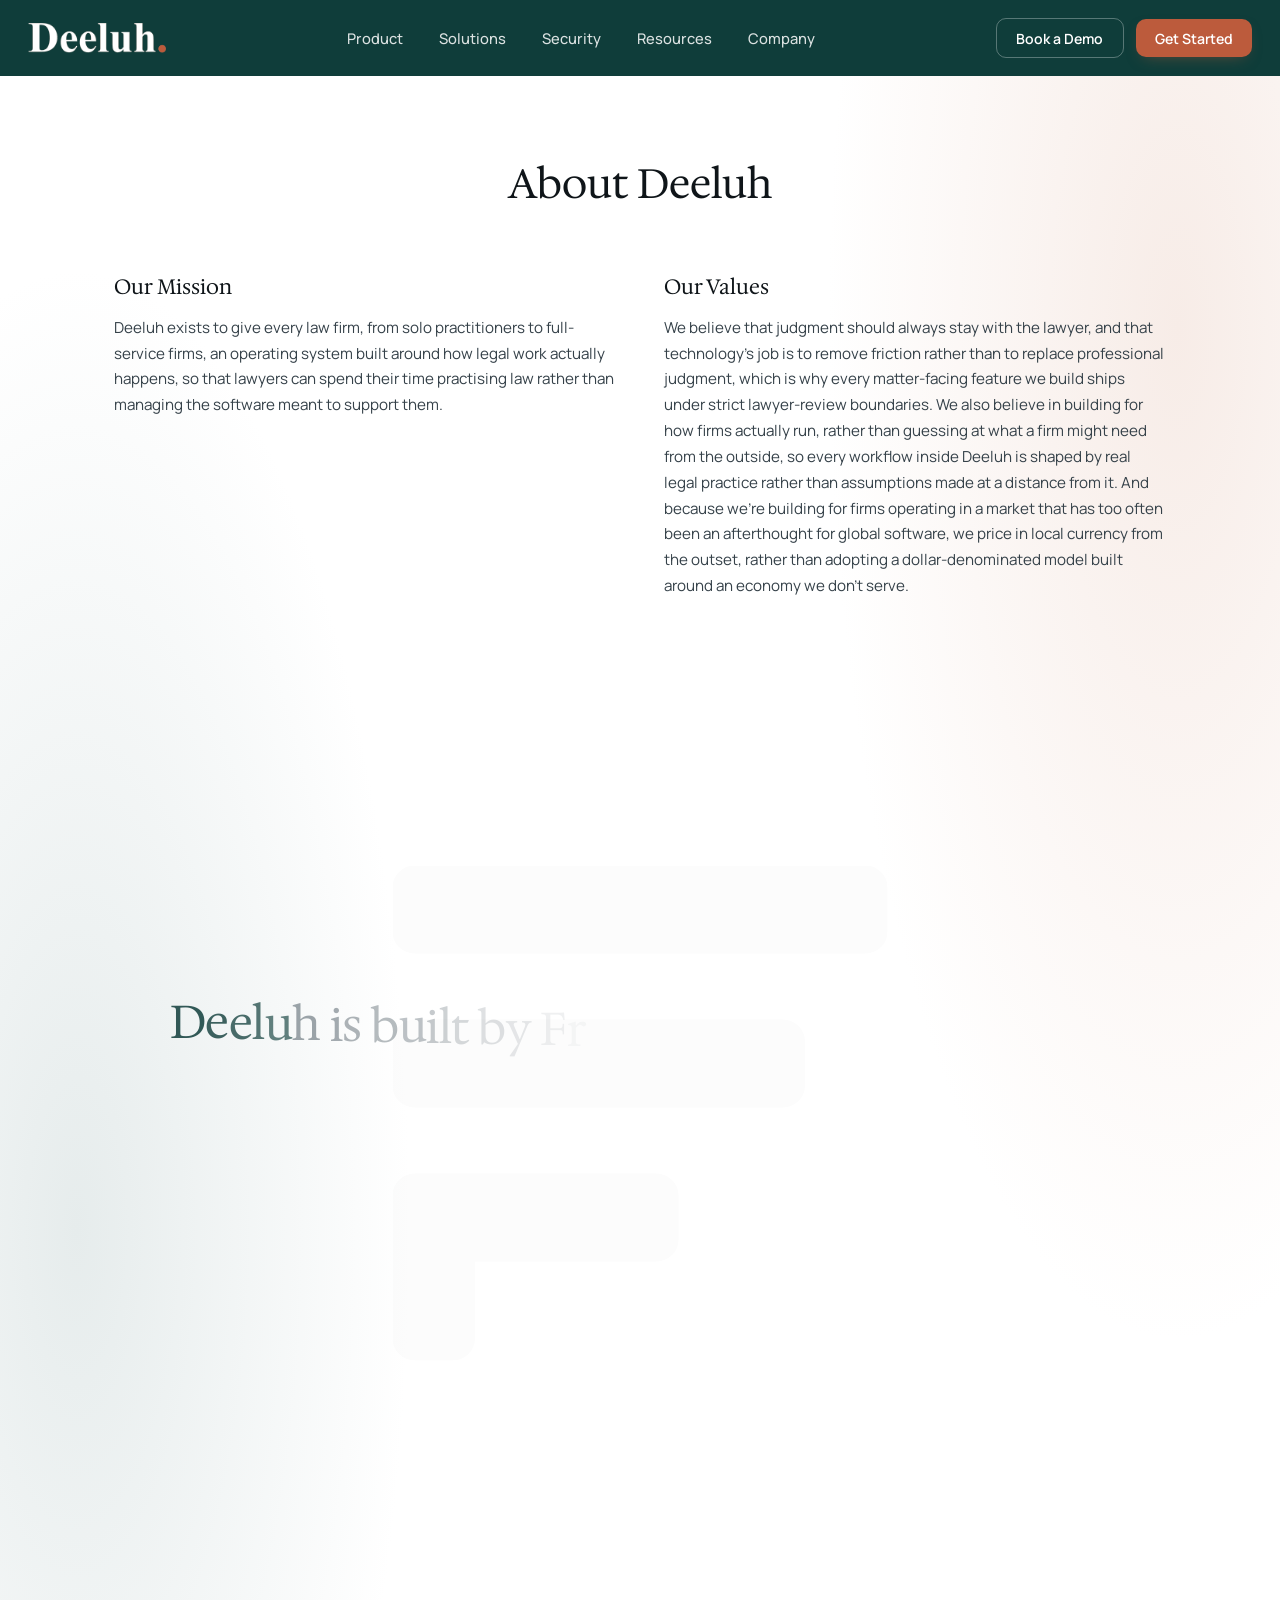
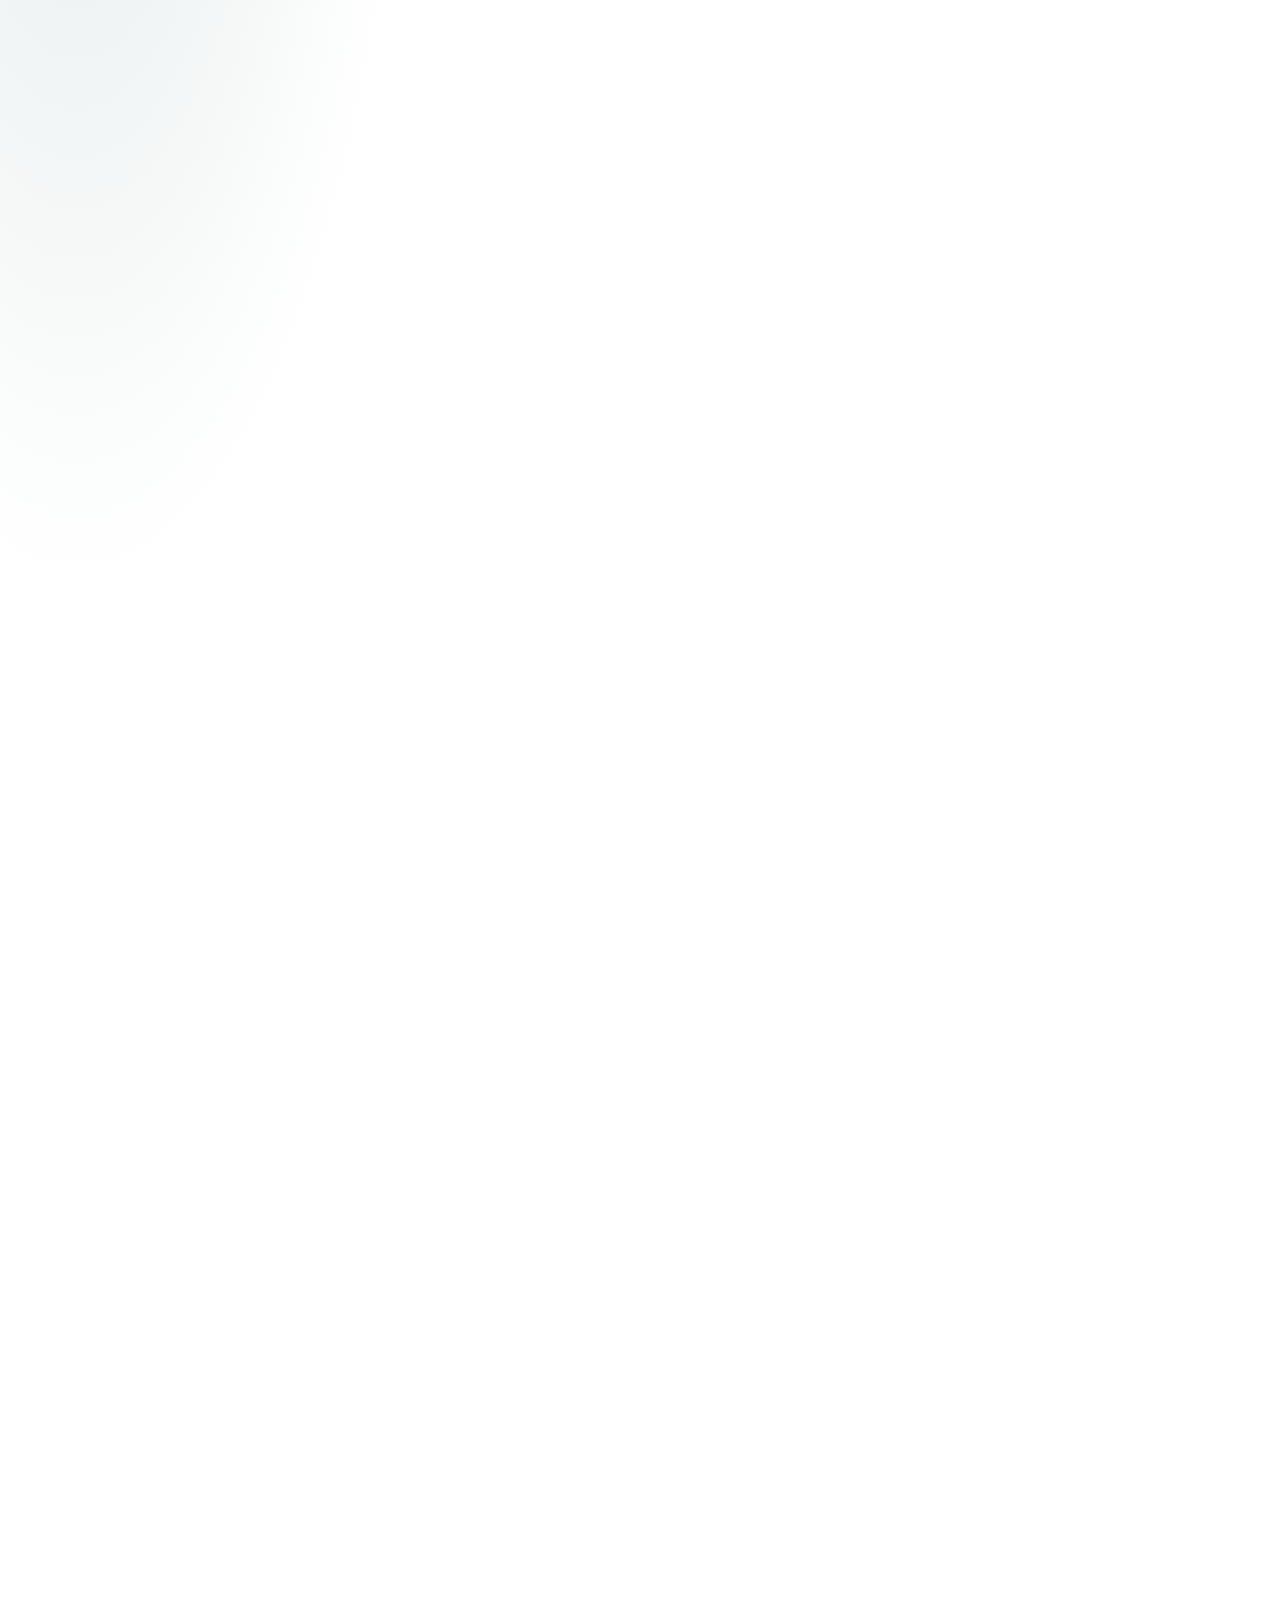
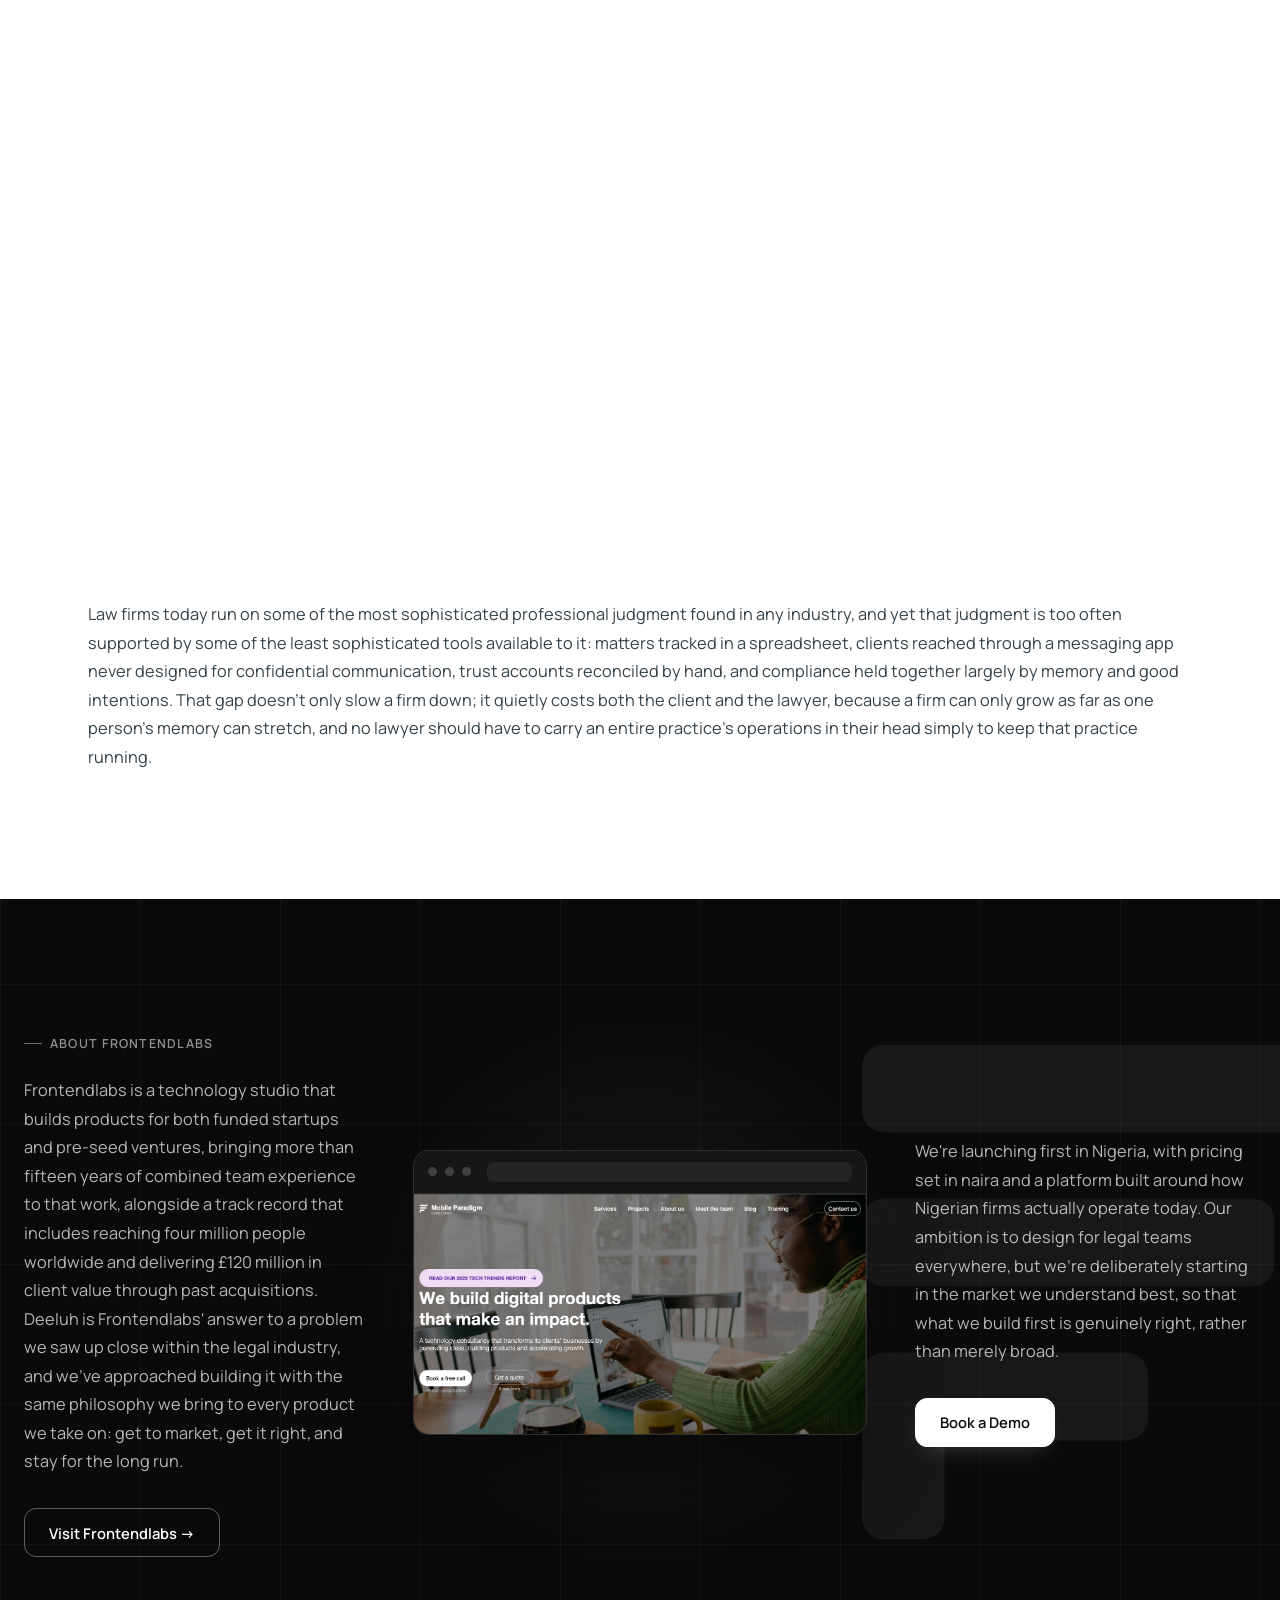
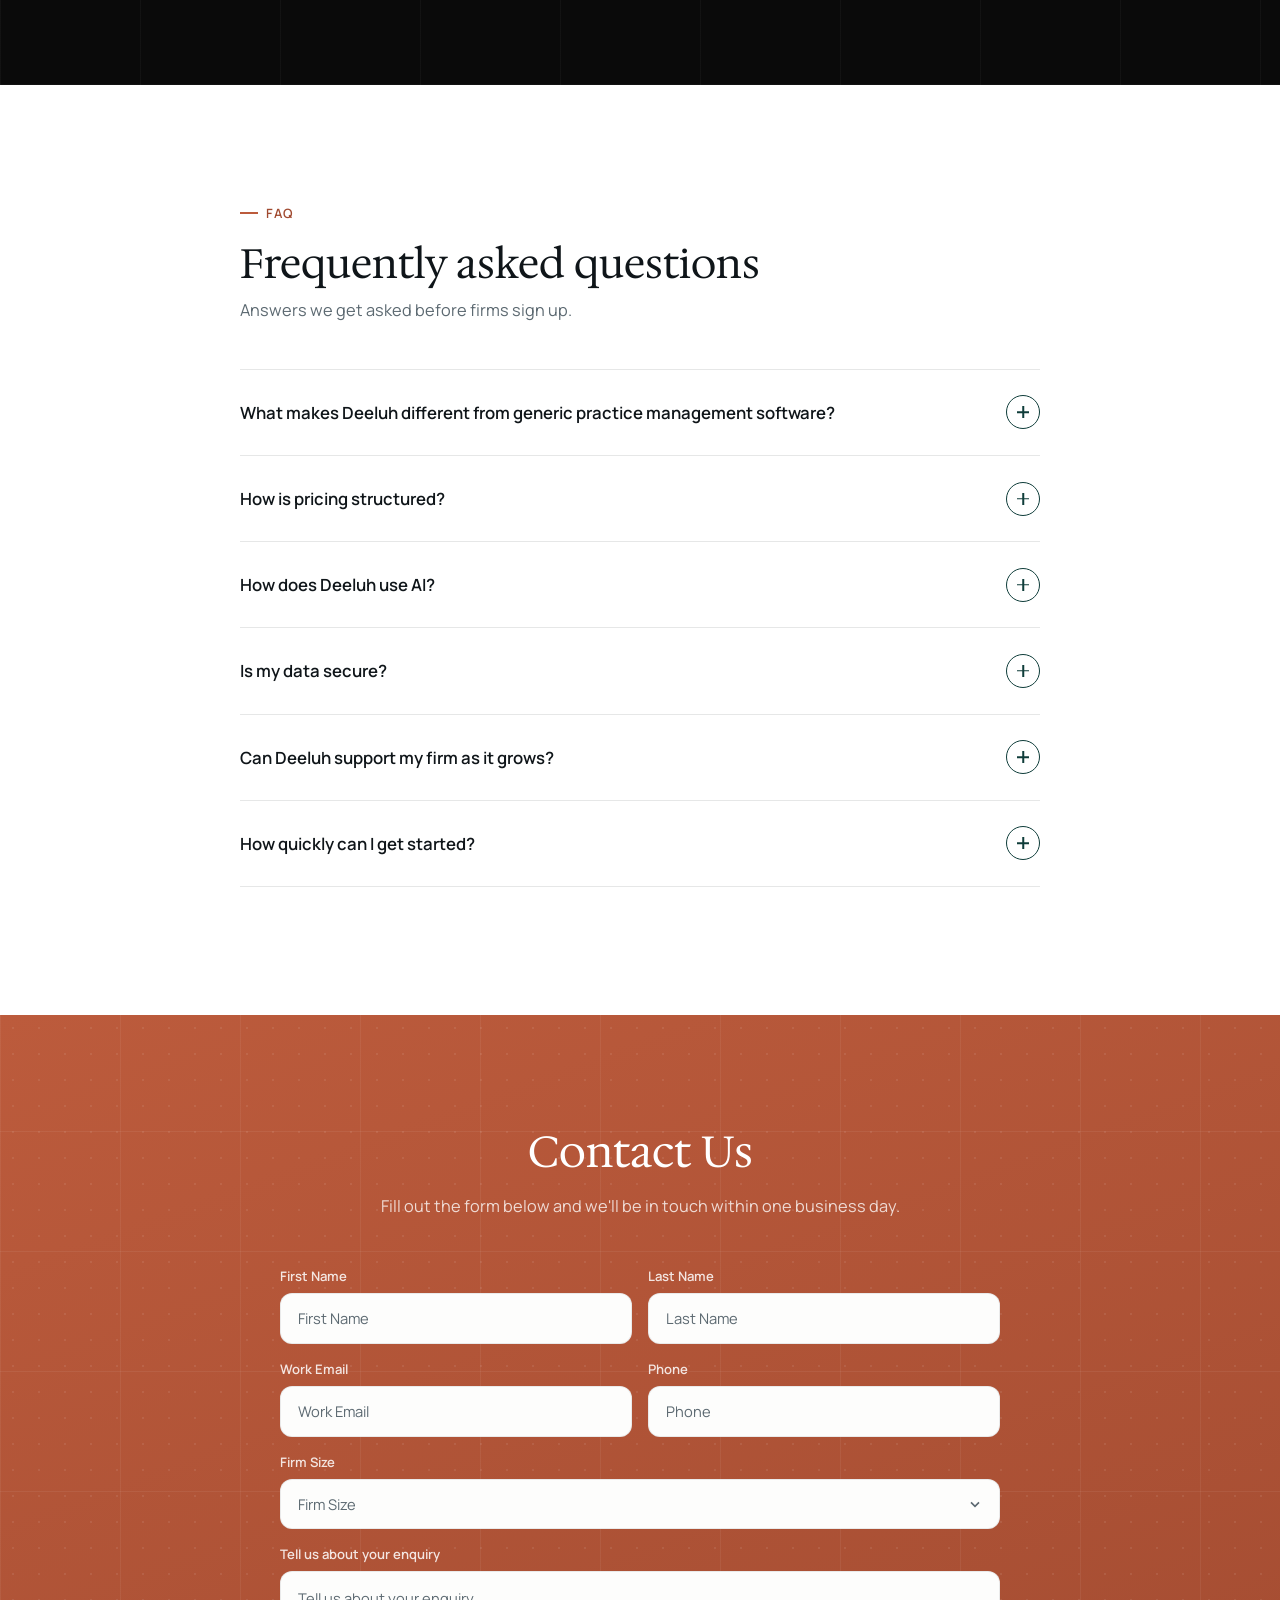
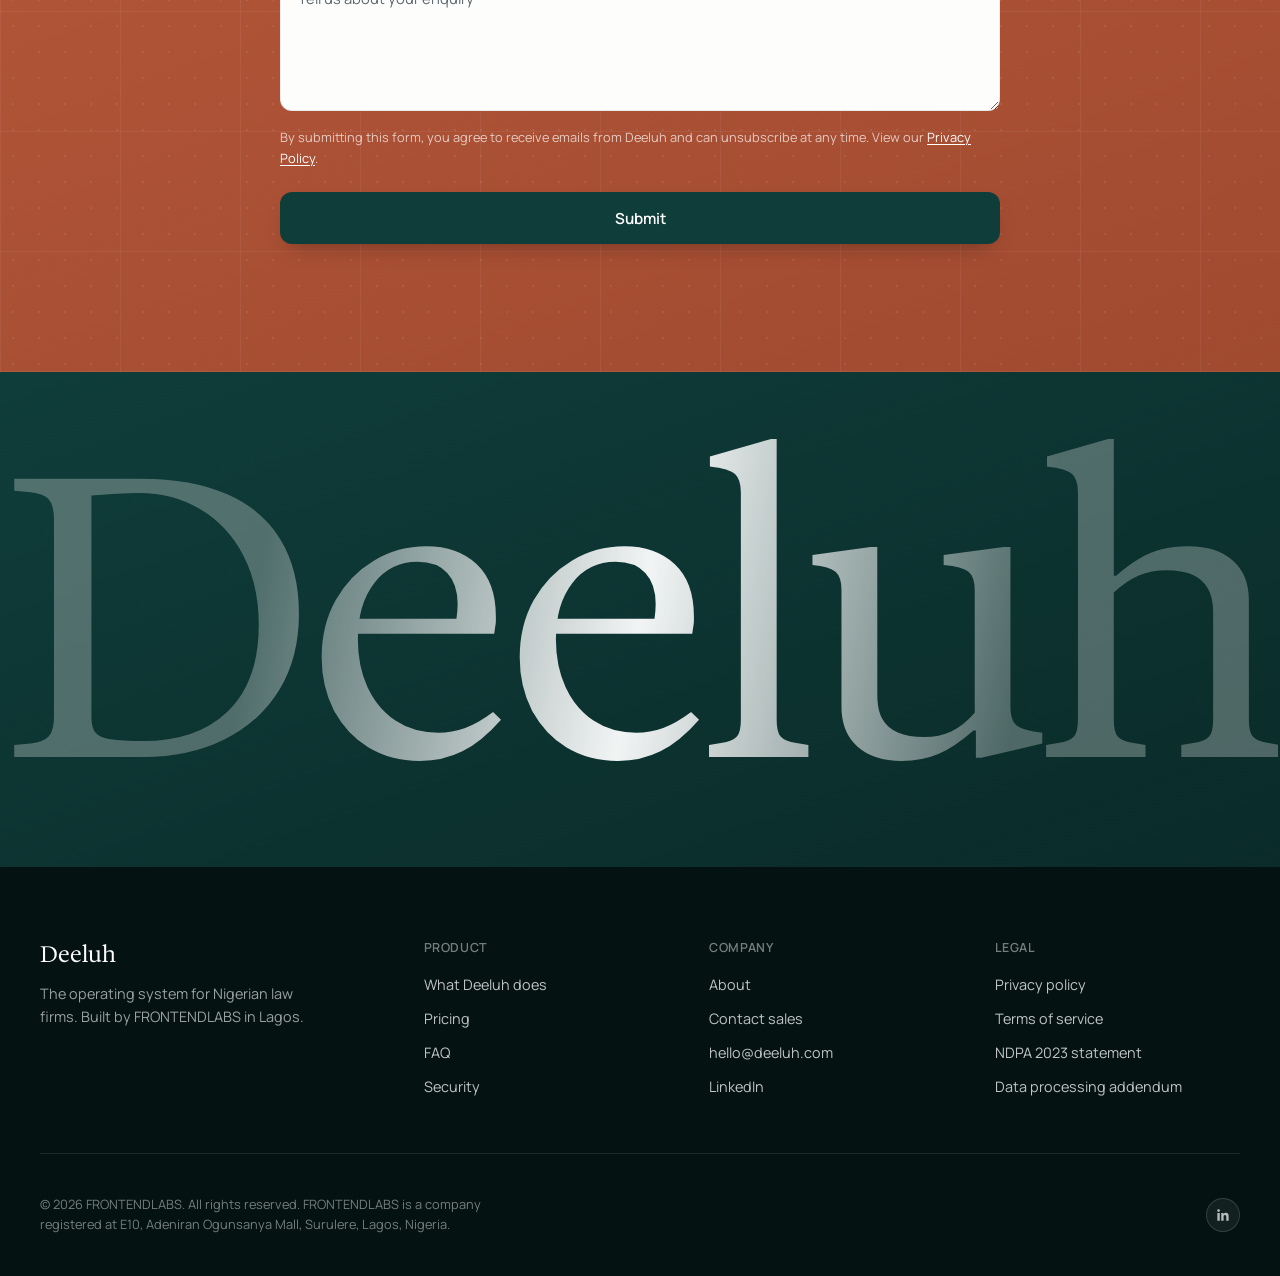
==== commit 4cdd53ea: "Update company.html" ====
--- a/company.html
+++ b/company.html
@@ -35,9 +35,19 @@
   .about-deeluh__stage1 {
     position: relative;
     z-index: 2;
-    padding: 7rem 1.5rem 2rem;
+    padding: 10rem 1.5rem 2rem;
     max-width: 1100px;
     margin: 0 auto;
+  }
+
+  .about-deeluh__stage1 h2 {
+    font-family: var(--font-display);
+    font-weight: 500;
+    font-size: clamp(2rem, 3.2vw, 2.6rem);
+    line-height: 1.15;
+    color: var(--ink);
+    margin: 0 auto;
+    text-align: center;
   }
 
   .about-deeluh__eyebrow {
@@ -227,7 +237,9 @@
     .about-deeluh__cards { grid-template-columns: 1fr; gap: 1.25rem; }
     .about-deeluh__gap { height: 4rem; }
     .about-deeluh__statement { max-width: 88%; }
-  }
+    .about-deeluh__stage1 h2 { margin: 60px 0px 0px auto; }
+  }
+  
 
   /* ==========================================================
      MOBILE
@@ -246,7 +258,14 @@
       height: clamp(200px, 46vh, 360px);
       width: clamp(200px, 46vh, 360px);
       left: 58%; /* center-weighted, slightly toward the right */
+
     }
+
+    .about-deeluh__pin {
+    height: 70vh;
+  }
+
+
   }
 
   @media (prefers-reduced-motion: reduce) {
@@ -259,7 +278,6 @@
     /* reduced motion: show the full statement immediately, no
        pinning, nothing hidden from the user */
     .about-deeluh__runway { height: auto; }
-    .about-deeluh__pin { position: static; height: auto; padding: 4rem 1.5rem; }
     .about-deeluh__statement .letter {
       opacity: 1;
       transform: none;
@@ -1196,7 +1214,8 @@
 
   <!-- STAGE 1 -->
   <div class="about-deeluh__stage1">
-    <span class="about-deeluh__eyebrow">About Deeluh</span>
+    <!-- <span class="about-deeluh__eyebrow">About Deeluh</span> -->
+      <h2>About Deeluh</h2><br><br><br>
 
     <div class="about-deeluh__cards">
       <article class="about-deeluh__card">
@@ -1724,9 +1743,9 @@
       <div class="footer-col">
         <p class="footer-col__title">Product</p>
         <ul>
-          <li><a href="index.html#what">What Deeluh does</a></li>
-          <li><a href="index.html#pricing">Pricing</a></li>
-          <li><a href="index.html#faq">FAQ</a></li>
+          <li><a href="#what">What Deeluh does</a></li>
+          <li><a href="#pricing">Pricing</a></li>
+          <li><a href="#faq">FAQ</a></li>
           <li><a href="javascript:void(0)">Security</a></li>
         </ul>
       </div>
@@ -1734,8 +1753,8 @@
       <div class="footer-col">
         <p class="footer-col__title">Company</p>
         <ul>
-          <li><a href="javascript:void(0)">About</a></li>
-          <li><a href="mailto:hello@deeluh.com">Contact sales</a></li>
+          <li><a href="company.html">About</a></li>
+          <li><a href="company.html#contactSection">Contact sales</a></li>
           <li><a href="mailto:hello@deeluh.com">hello@deeluh.com</a></li>
           <li><a href="https://linkedin.com/company/deeluh" target="_blank" rel="noopener">LinkedIn</a></li>
         </ul>
@@ -1744,10 +1763,10 @@
       <div class="footer-col">
         <p class="footer-col__title">Legal</p>
         <ul>
-          <li><a href="javascript:void(0)">Privacy policy</a></li>
-          <li><a href="javascript:void(0)">Terms of service</a></li>
-          <li><a href="javascript:void(0)">NDPA 2023 statement</a></li>
-          <li><a href="javascript:void(0)">Data processing addendum</a></li>
+          <li><a href="https://docs.google.com/document/d/1c-md859V6obcESRwpXy0kAwXPGtmj-fd6AdDDvtnq5Q/edit?usp=sharing">Privacy policy</a></li>
+          <li><a href="https://docs.google.com/document/d/1gVnUsOua3eEcUrE6pWVas3ohWTuopRg7c0Neukb6ZKk/edit?usp=sharing">Terms of service</a></li>
+          <li><a href="https://docs.google.com/document/d/11p2g2rMjBtaresTevkxNR4pSzg9xlmbRGU0pHHDDfUU/edit?usp=sharing">NDPA 2023 statement</a></li>
+          <li><a href="https://docs.google.com/document/d/1ZMK4GnUCulM9PX5qDvRsFVDOjK42fZCY5RENJ_HLqt8/edit?usp=sharing">Data processing addendum</a></li>
         </ul>
       </div>
 
--- a/styles.css
+++ b/styles.css
@@ -5,19 +5,21 @@
     --brand-clay: #BC5B3C;
     --brand-clay-hover: #a04a30;
     --brand-clay-tint: #f7ece7;
+    --brand-clay-light: #e7b7a4;
     --ink: #0f1519;
     --ink-2: #354149;
     --ink-3: #5c6971;
 
+
     --font-display: "Hedvig Letters Serif", serif;
     --font-body: "Manrope", sans-serif;
+    --shine-cycle: 5s;   /* ← add this line */
   }
 
   * { box-sizing: border-box; }
   body { margin: 0; font-family: var(--font-body); color: var(--ink); background: #fff; }
-  h2 { overflow-wrap: normal; word-break: keep-all; } 
- 
- 
+  h2, h3 { overflow-wrap: normal; word-break: keep-all; }
+
  
  
  
@@ -429,4 +431,4 @@
       .site-footer { padding: 3.5rem 1.25rem 0; }
       .footer-grid { grid-template-columns: 1fr; }
       .footer-bottom { flex-direction: column; align-items: flex-start; }
-    }+    }
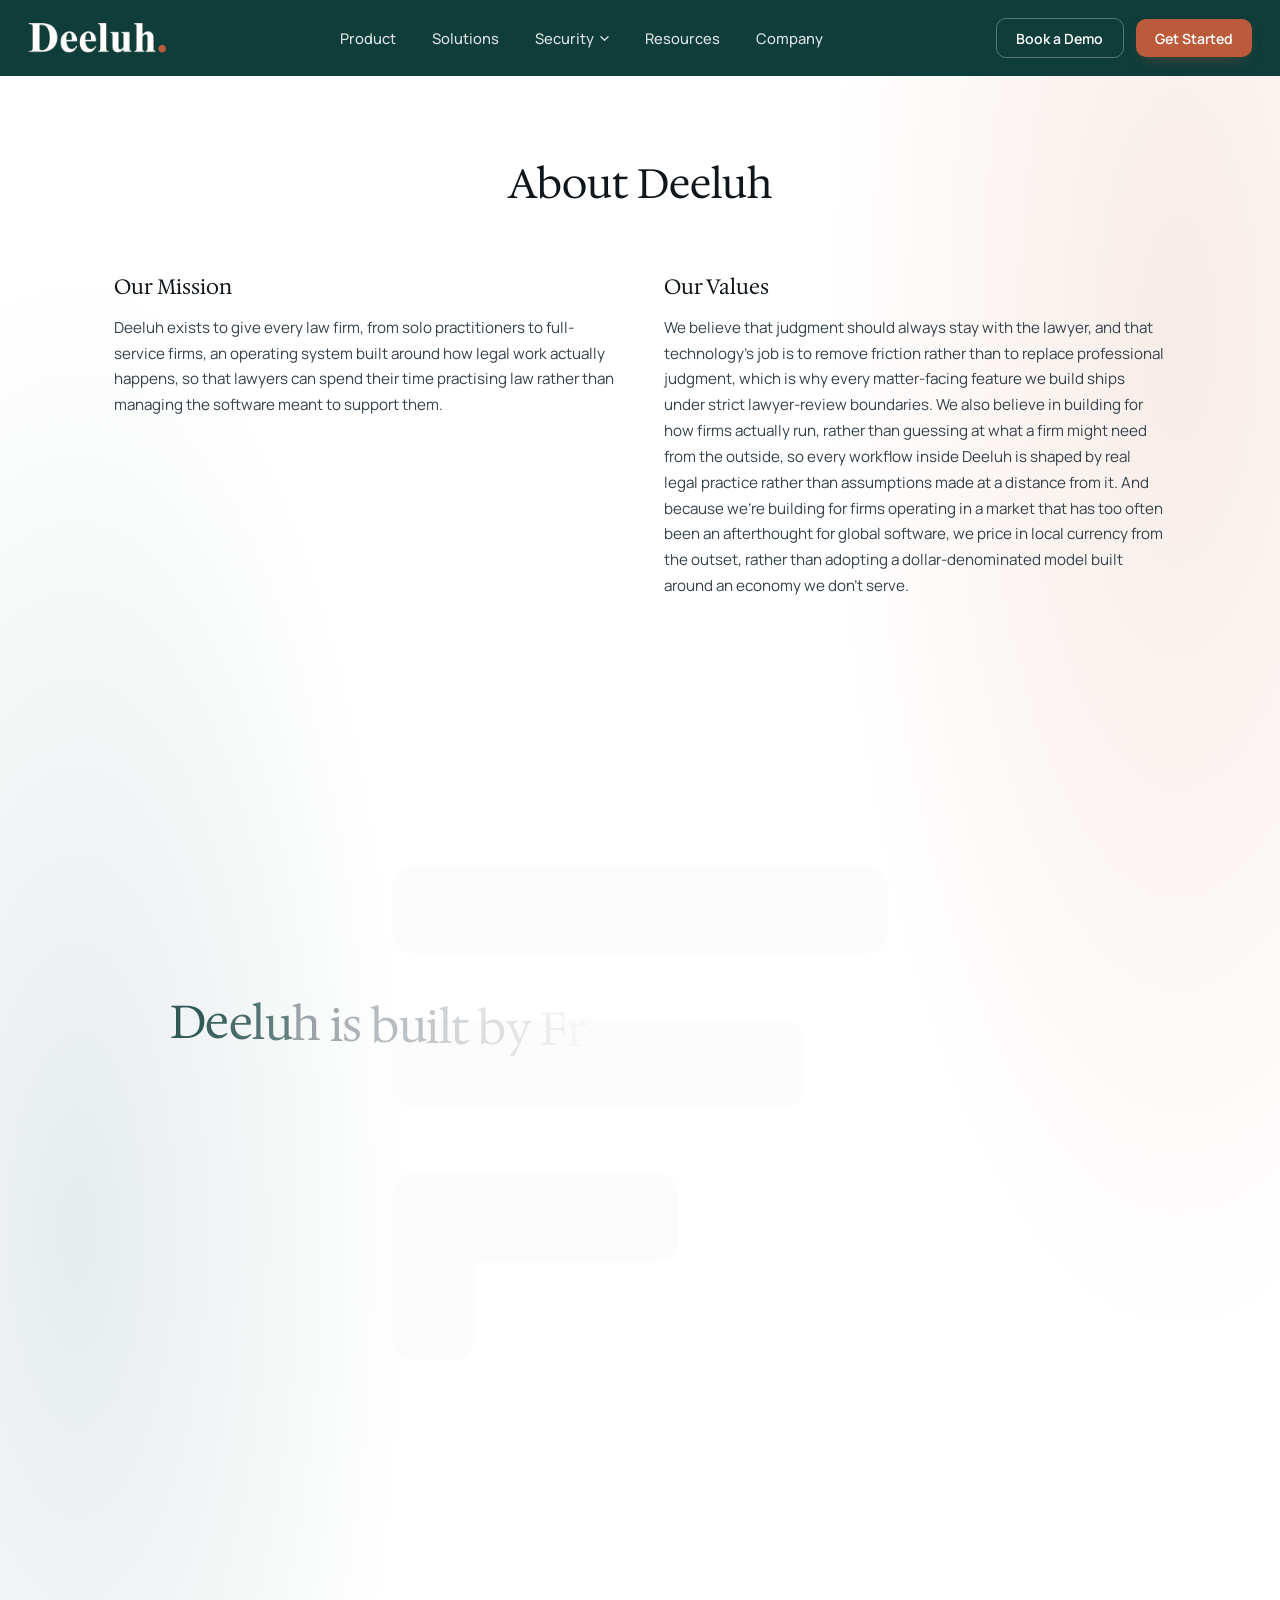
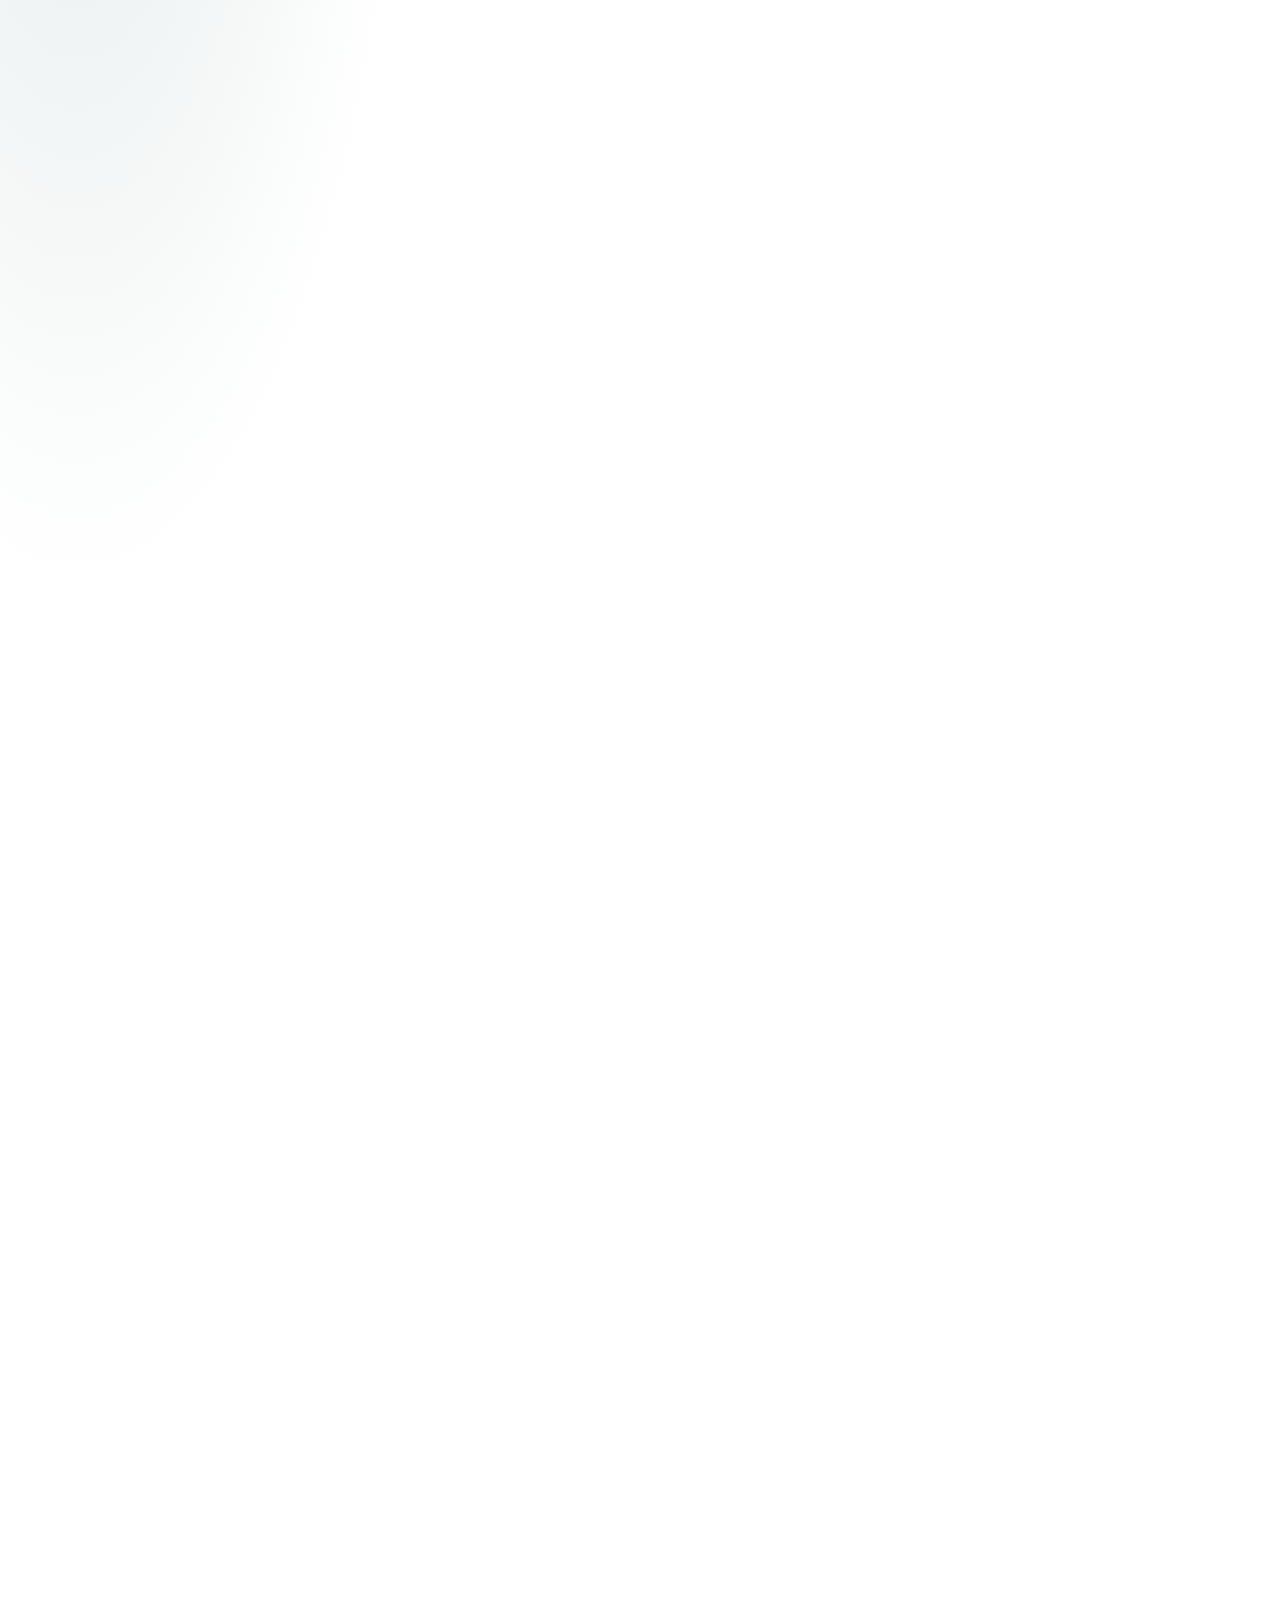
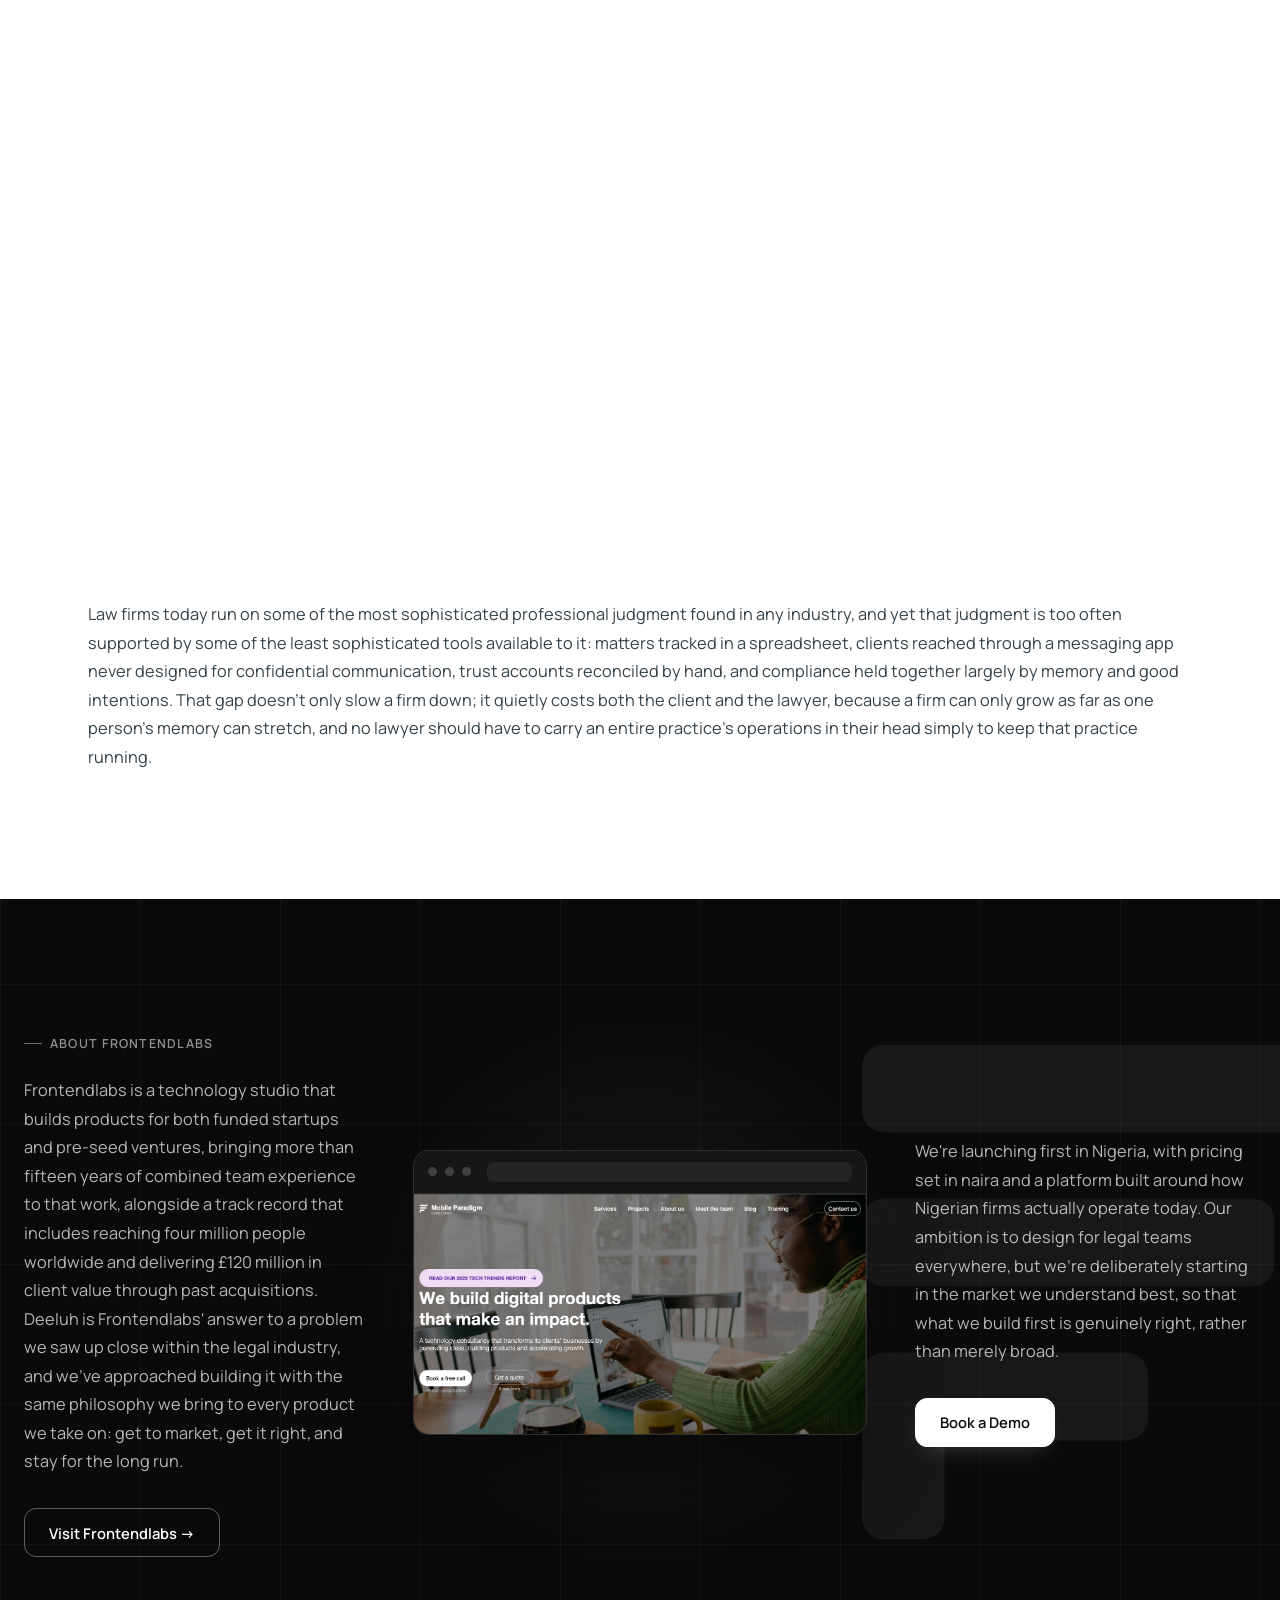
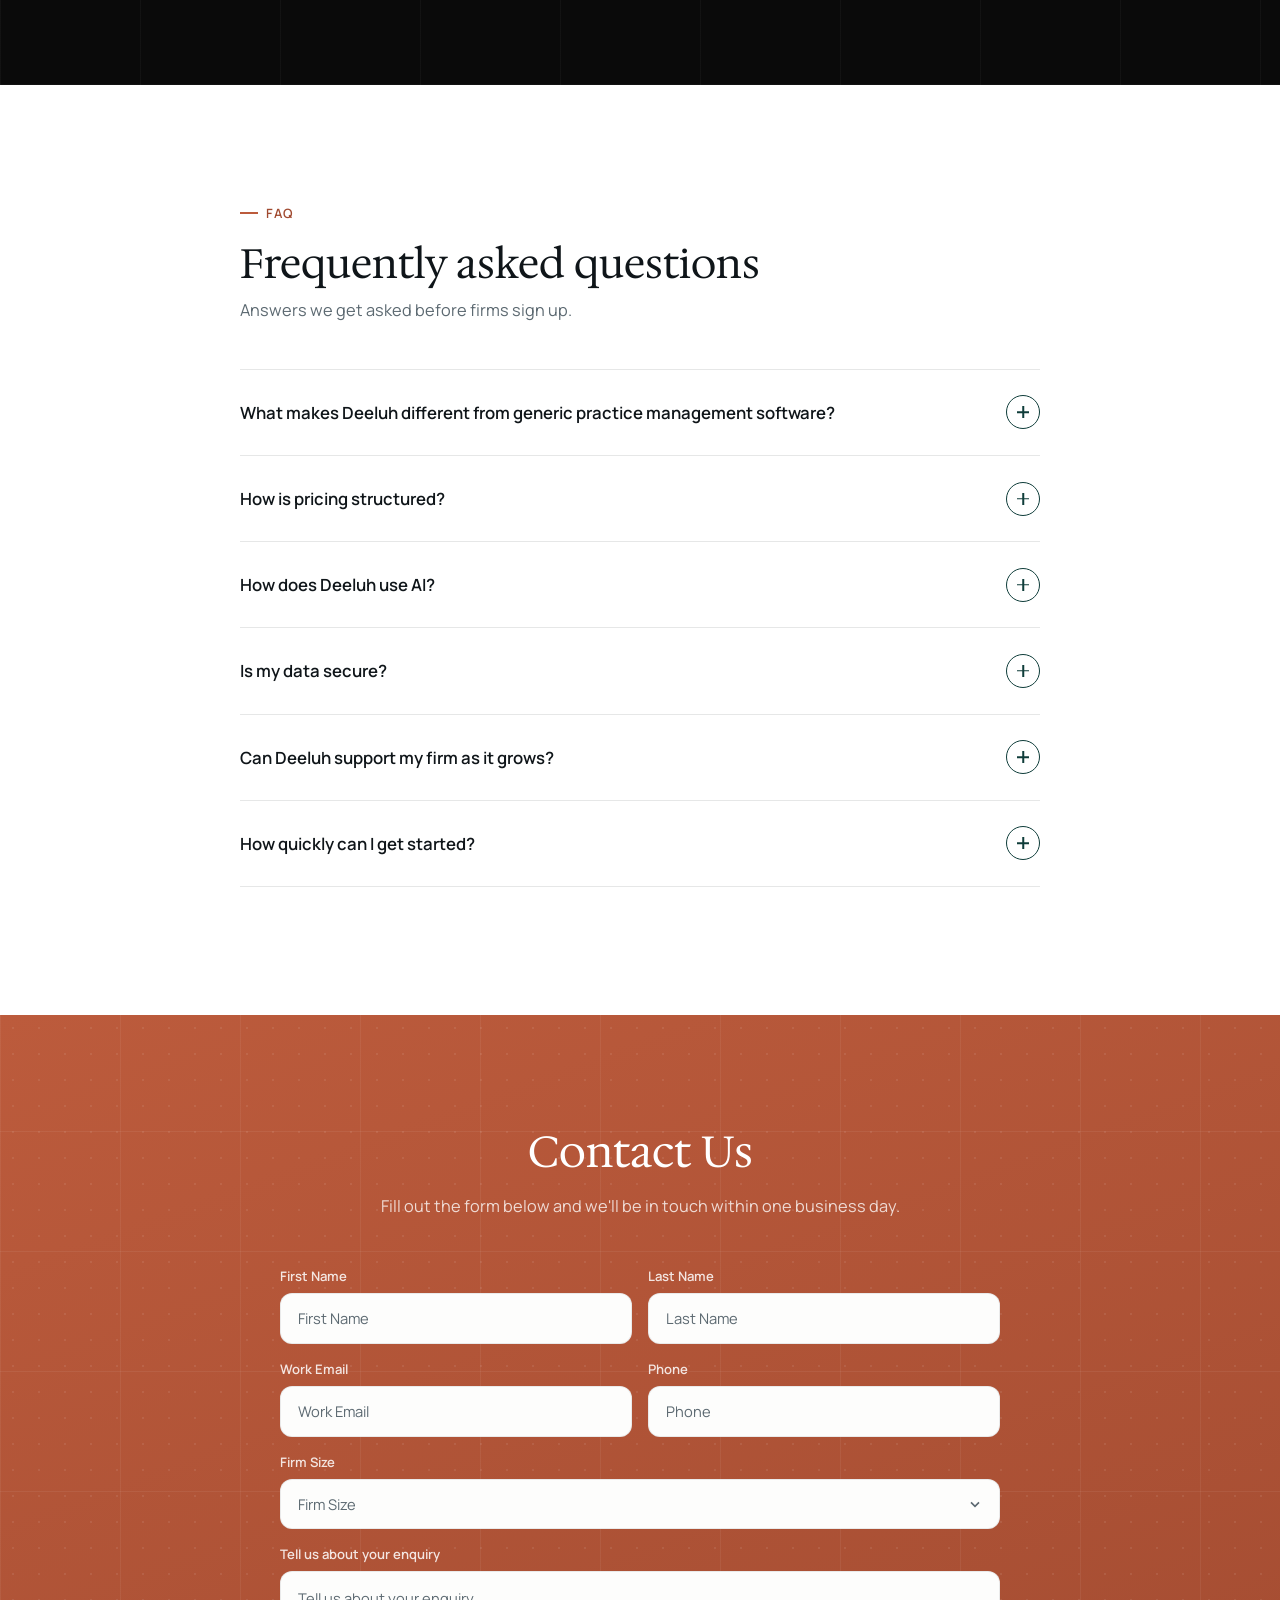
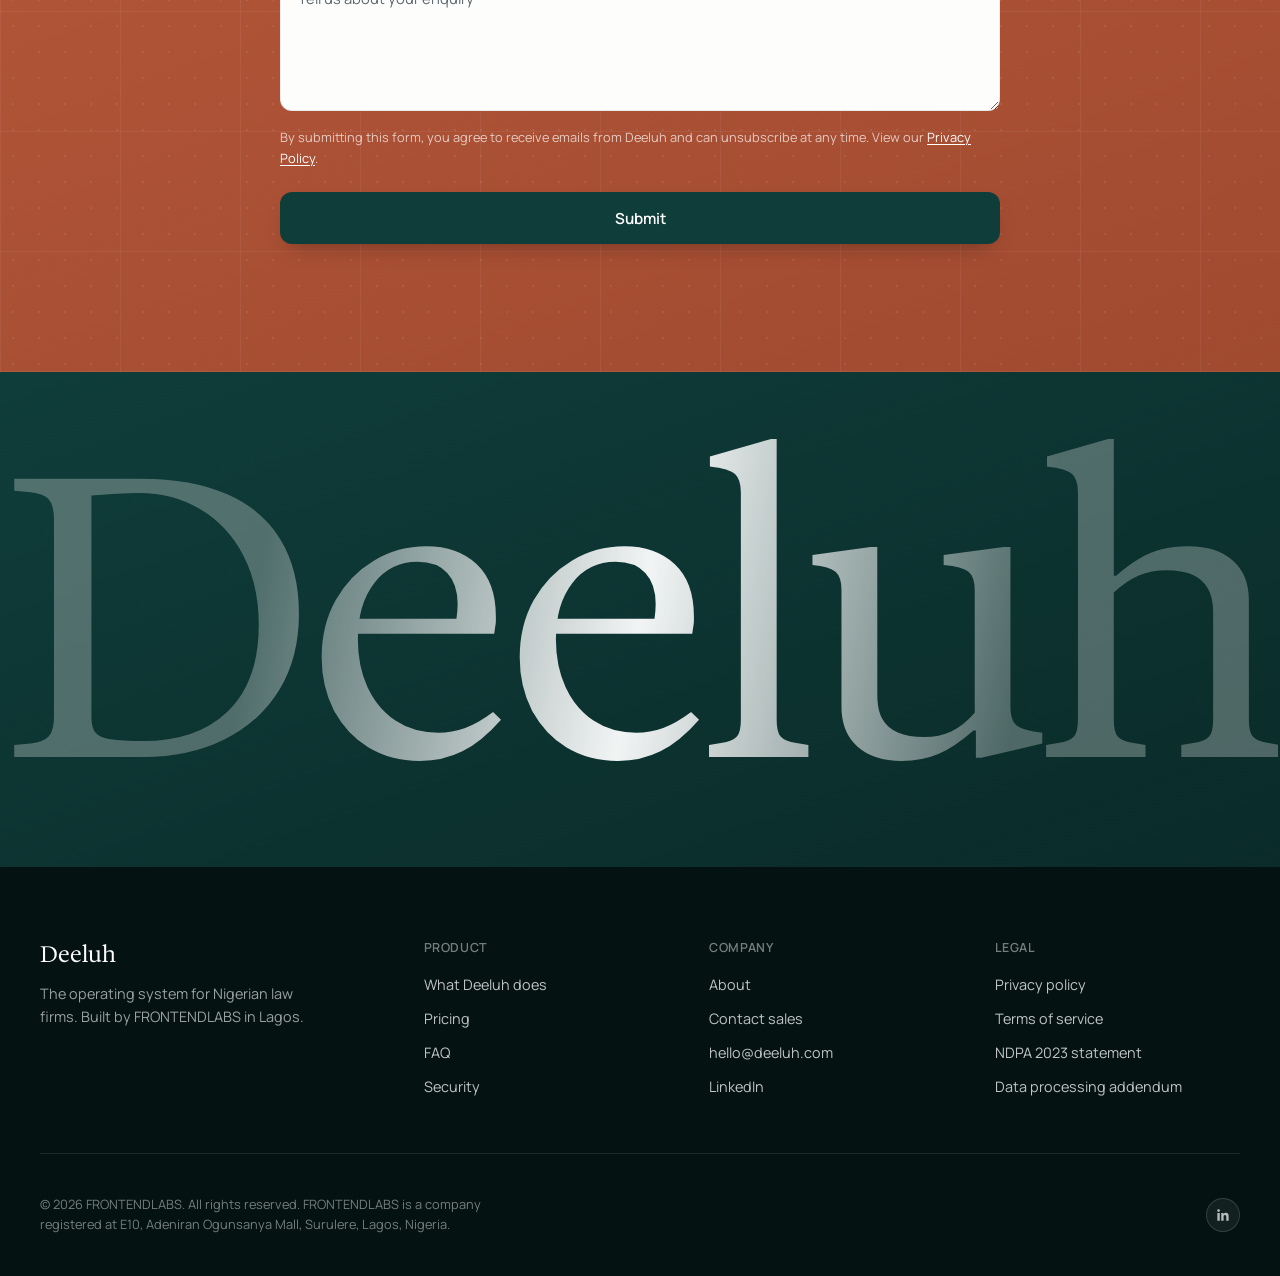
==== commit d06aef45: "Update company.html" ====
--- a/company.html
+++ b/company.html
@@ -1145,14 +1145,27 @@
     <ul class="navbar__menu">
       <li><a href="product.html">Product</a></li>
       <li><a href="solutions.html">Solutions</a></li>
-      <li><a href="javascript:void(0)">Security</a></li>
+
+      <li class="navbar__item--dropdown">
+        <button class="navbar__dropdown-trigger" type="button" aria-haspopup="true" aria-expanded="false">
+          Security
+          <svg class="navbar__dropdown-caret" viewBox="0 0 10 6" fill="none" aria-hidden="true">
+            <path d="M1 1l4 4 4-4" stroke="currentColor" stroke-width="1.4" stroke-linecap="round" stroke-linejoin="round"/>
+          </svg>
+        </button>
+        <div class="navbar__dropdown-panel">
+          <a href="javascript:void(0)" class="navbar__dropdown-link">Security Overview</a>
+          <a href="legal.html" class="navbar__dropdown-link">Legal</a>
+        </div>
+      </li>
+
       <li><a href="resources.html">Resources</a></li>
       <li><a href="company.html">Company</a></li>
     </ul>
 
     <div class="navbar__actions">
       <a href="#demo" class="navbar__btn navbar__btn--ghost">Book a Demo</a>
-      <a href="#waitlist" class="navbar__btn navbar__btn--primary">Get Started</a>
+      <a href="https://app.deeluh.com/" class="navbar__btn navbar__btn--primary">Get Started</a>
     </div>
 
     <button class="navbar__burger" id="navBurger" aria-label="Toggle menu" aria-expanded="false">
@@ -1166,18 +1179,32 @@
       <ul class="navbar__mobile-links">
         <li><a href="product.html">Product</a></li>
         <li><a href="solutions.html">Solutions</a></li>
-        <li><a href="javascript:void(0)">Security</a></li>
+
+        <li class="navbar__mobile-dropdown" id="navLegalDropdown">
+          <button class="navbar__mobile-dropdown-trigger" type="button" aria-expanded="false" aria-controls="navLegalPanel">
+            Security
+            <svg class="navbar__mobile-dropdown-caret" viewBox="0 0 10 6" fill="none" aria-hidden="true">
+              <path d="M1 1l4 4 4-4" stroke="currentColor" stroke-width="1.4" stroke-linecap="round" stroke-linejoin="round"/>
+            </svg>
+          </button>
+          <div class="navbar__mobile-dropdown-panel" id="navLegalPanel">
+            <div class="navbar__mobile-dropdown-inner">
+              <a href="javascript:void(0)" class="navbar__dropdown-link">Security Overview</a>
+              <a href="legal.html" class="navbar__dropdown-link">Legal</a>
+            </div>
+          </div>
+        </li>
+
         <li><a href="resources.html">Resources</a></li>
         <li><a href="company.html">Company</a></li>
       </ul>
       <div class="navbar__mobile-actions">
-        <a href="#" class="navbar__btn navbar__btn--ghost">Book a Demo</a>
-        <a href="#" class="navbar__btn navbar__btn--primary">Get Started</a>
+        <a href="#demo" class="navbar__btn navbar__btn--ghost">Book a Demo</a>
+        <a href="https://app.deeluh.com/" class="navbar__btn navbar__btn--primary">Get Started</a>
       </div>
     </div>
   </div>
 </nav>
-
 
 <script>
   const navbar = document.getElementById('siteNavbar');
@@ -1203,6 +1230,29 @@
       burger.setAttribute('aria-expanded', 'false');
     }
   });
+</script>
+
+<!-- LEGAL DROPDOWN (nav) — click-to-open accordion on mobile -->
+<script>
+  (function () {
+    const legalDropdown = document.getElementById('navLegalDropdown');
+    if (!legalDropdown) return;
+    const trigger = legalDropdown.querySelector('.navbar__mobile-dropdown-trigger');
+
+    trigger.addEventListener('click', () => {
+      const isOpen = legalDropdown.classList.toggle('is-open');
+      trigger.setAttribute('aria-expanded', String(isOpen));
+    });
+
+    // collapse the accordion if the viewport grows back into desktop
+    // width, so it doesn't stay stuck open behind the hover dropdown
+    window.addEventListener('resize', () => {
+      if (window.matchMedia('(min-width: 981px)').matches) {
+        legalDropdown.classList.remove('is-open');
+        trigger.setAttribute('aria-expanded', 'false');
+      }
+    });
+  })();
 </script>
 
 <!-- END OF NAVBAR -->
@@ -1595,7 +1645,7 @@
 
     <div class="contact__success" id="contactSuccess">
       <h3>Thanks — we'll be in touch shortly.</h3>
-      <p>A member of the Deeluh team will reach out within one business day.</p>
+      <!-- <p>A member of the Deeluh team will reach out within one business day.</p> -->
     </div>
 
   </div>
@@ -1608,7 +1658,7 @@
   const submitBtn = document.getElementById('contactSubmitBtn');
   const formError = document.getElementById('contactFormError');
 
-  /* ---- entrance ---- */
+
   const revealObserver = new IntersectionObserver((entries) => {
     entries.forEach(entry => {
       if (entry.isIntersecting) {
@@ -1619,7 +1669,7 @@
   }, { threshold: 0.1 });
   revealObserver.observe(section);
 
-  /* ---- validation ---- */
+
   const EMAIL_RE = /^[^\s@]+@[^\s@]+\.[^\s@]+$/;
 
   function setFieldError(name, hasError) {
@@ -1663,13 +1713,8 @@
     return isValid;
   }
 
-  /* ---- submission ----
-     Wired the same way as the waitlist form: a Google Apps
-     Script Web App endpoint that appends a row to a Sheet.
-     Replace SHEET_URL with your own deployment URL, and make
-     sure your Apps Script's doPost() reads all six fields below
-     (see the waitlist wiring notes for the full script). */
-  const SHEET_URL = 'https://script.google.com/macros/s/YOUR_DEPLOYMENT_ID/exec';
+
+  const SHEET_URL = 'https://script.google.com/macros/s/AKfycbzdmwTtfHOi1f22CM8NjGJnDDqDjFu-x5noF5LA3HFN05tiNi1FNe_mSDNaJOQEGXp8/exec';
 
   form.addEventListener('submit', async (e) => {
     e.preventDefault();
@@ -1693,8 +1738,7 @@
     try {
       await fetch(SHEET_URL, {
         method: 'POST',
-        mode: 'no-cors', // Apps Script doesn't return CORS headers — the row
-                          // still gets written, we just can't read the response
+        mode: 'no-cors',
         headers: { 'Content-Type': 'application/x-www-form-urlencoded' },
         body: new URLSearchParams(payload)
       });
@@ -1707,7 +1751,7 @@
     }
   });
 
-  // clear a field's error state as soon as the visitor starts fixing it
+
   ['firstName', 'lastName', 'email', 'firmSize', 'enquiry'].forEach((name) => {
     const el = form.querySelector(`#${name}`);
     if (el) el.addEventListener('input', () => setFieldError(name, false));
@@ -1715,6 +1759,8 @@
 })();
 </script>
 
+
+
 <!-- END OF CONTACT SECTION -->
 
 <!-- BIG LOGO BEFORE FOOTER SECTION -->
@@ -1743,9 +1789,9 @@
       <div class="footer-col">
         <p class="footer-col__title">Product</p>
         <ul>
-          <li><a href="#what">What Deeluh does</a></li>
-          <li><a href="#pricing">Pricing</a></li>
-          <li><a href="#faq">FAQ</a></li>
+          <li><a href="index.html#what">What Deeluh does</a></li>
+          <li><a href="index.html#pricing">Pricing</a></li>
+          <li><a href="index.html#faq">FAQ</a></li>
           <li><a href="javascript:void(0)">Security</a></li>
         </ul>
       </div>
--- a/styles.css
+++ b/styles.css
@@ -27,269 +27,454 @@
      NAVBAR
      ========================================================== */
      .navbar {
-        position: fixed;
-        top: 0;
-        left: 0;
-        right: 0;
-        z-index: 1000;
-        background: var(--brand-primary);
-        transition: background-color .35s ease, box-shadow .35s ease;
+      position: fixed;
+      top: 0;
+      left: 0;
+      right: 0;
+      z-index: 1000;
+      background: var(--brand-primary);
+      transition: background-color .35s ease, box-shadow .35s ease;
+    }
+    
+    .navbar.is-scrolled {
+      background: #fff;
+      box-shadow: 0 1px 0 rgba(15, 21, 25, 0.06), 0 12px 24px -18px rgba(15, 21, 25, 0.15);
+    }
+    
+    .navbar__inner {
+      max-width: 1400px;
+      margin: 0 auto;
+      padding: 0 1.75rem;
+      height: 76px;
+      display: flex;
+      align-items: center;
+      justify-content: space-between;
+      gap: 1.5rem;
+    }
+    
+    /* ==========================================================
+       LOGO — extreme left
+       ========================================================== */
+    .navbar__logo {
+      display: inline-flex;
+      align-items: center;
+      text-decoration: none;
+      flex-shrink: 0;
+      position: relative;
+      height: 30px;
+    }
+    
+    .navbar__logo img {
+      height: 30px;
+      width: auto;
+      display: block;
+      transition: opacity .35s ease;
+    }
+    
+    .navbar__logo img.navbar__logo--white {
+      position: absolute;
+      left: 0;
+      top: 0;
+      opacity: 1;
+    }
+    
+    .navbar__logo img.navbar__logo--color {
+      opacity: 0;
+    }
+    
+    .navbar.is-scrolled .navbar__logo img.navbar__logo--white { opacity: 0; }
+    .navbar.is-scrolled .navbar__logo img.navbar__logo--color { opacity: 1; }
+    
+    /* ==========================================================
+       MENU — centered
+       ========================================================== */
+    .navbar__menu {
+      display: flex;
+      align-items: center;
+      gap: 2.25rem;
+      list-style: none;
+      margin: 0;
+      padding: 0;
+    }
+    
+    .navbar__menu a {
+      font-size: .92rem;
+      font-weight: 500;
+      color: rgba(255, 255, 255, 0.85);
+      text-decoration: none;
+      white-space: nowrap;
+      transition: color .25s ease;
+    }
+    
+    .navbar.is-scrolled .navbar__menu a {
+      color: var(--ink-3);
+    }
+    
+    .navbar.is-scrolled .navbar__menu a:hover {
+      color: var(--brand-clay);
+    }
+    
+    .navbar__menu a:hover {
+      color: var(--brand-clay);
+    }
+    
+    /* ==========================================================
+       LEGAL DROPDOWN — desktop
+       Opens on hover, and on keyboard focus (:focus-within) for
+       accessibility. Sits inside .navbar__menu, so it inherits the
+       same color-swap-on-scroll behaviour as the plain links.
+       ========================================================== */
+    .navbar__item--dropdown {
+      position: relative;
+    }
+    
+    /* invisible bridge over the trigger→panel gap, so moving the
+       mouse down into the panel doesn't register as "leaving" the
+       dropdown and close it early */
+    .navbar__item--dropdown::after {
+      content: "";
+      position: absolute;
+      left: -1rem;
+      right: -1rem;
+      top: 100%;
+      height: 16px;
+    }
+    
+    .navbar__dropdown-trigger {
+      display: inline-flex;
+      align-items: center;
+      gap: .35rem;
+      background: none;
+      border: none;
+      padding: 0;
+      font-family: inherit;
+      font-size: .92rem;
+      font-weight: 500;
+      color: rgba(255, 255, 255, 0.85);
+      cursor: pointer;
+      white-space: nowrap;
+      transition: color .25s ease;
+    }
+    
+    .navbar.is-scrolled .navbar__dropdown-trigger { color: var(--ink-3); }
+    
+    .navbar__dropdown-trigger:hover,
+    .navbar__item--dropdown:hover .navbar__dropdown-trigger,
+    .navbar__item--dropdown:focus-within .navbar__dropdown-trigger {
+      color: var(--brand-clay);
+    }
+    
+    .navbar__dropdown-caret {
+      width: 9px;
+      height: 9px;
+      flex-shrink: 0;
+      transition: transform .25s ease;
+    }
+    
+    .navbar__item--dropdown:hover .navbar__dropdown-caret,
+    .navbar__item--dropdown:focus-within .navbar__dropdown-caret {
+      transform: rotate(180deg);
+    }
+    
+    .navbar__dropdown-panel {
+      position: absolute;
+      top: calc(100% + 16px);
+      left: 50%;
+      transform: translate(-50%, 8px);
+      width: 260px;
+      background: #0F3D3A;
+      border-radius: 14px;
+      padding: .6rem;
+      box-shadow: 0 20px 40px -16px rgba(15, 21, 25, 0.28), 0 2px 8px rgba(15, 21, 25, 0.06);
+      border: 1px solid rgba(15, 21, 25, 0.06);
+      opacity: 0;
+      visibility: hidden;
+      pointer-events: none;
+      transition: opacity .22s ease, transform .22s ease, visibility .22s;
+      z-index: 20;
+    }
+    
+    .navbar__item--dropdown:hover .navbar__dropdown-panel,
+    .navbar__item--dropdown:focus-within .navbar__dropdown-panel {
+      opacity: 1;
+      visibility: visible;
+      transform: translate(-50%, 0);
+      pointer-events: auto;
+    }
+    
+    .navbar__dropdown-link {
+      display: block;
+      padding: .6rem .75rem;
+      border-radius: 9px;
+      font-size: .86rem;
+      font-weight: 500;
+      color: var(--ink-2);
+      text-decoration: none;
+      white-space: normal;
+      transition: background .18s ease, color .18s ease;
+    }
+    
+    .navbar__dropdown-link:hover {
+      background: var(--brand-clay-tint);
+      color: var(--brand-clay-hover);
+    }
+    
+    .navbar__dropdown-link--all {
+      margin-top: .3rem;
+      padding-top: .85rem;
+      border-top: 1px solid rgba(15, 21, 25, 0.08);
+      color: var(--brand-primary);
+      font-weight: 600;
+    }
+    
+    @media (prefers-reduced-motion: reduce) {
+      .navbar__dropdown-panel,
+      .navbar__dropdown-caret,
+      .navbar__dropdown-trigger {
+        transition: none;
       }
-    
-      .navbar.is-scrolled {
-        background: #fff;
-        box-shadow: 0 1px 0 rgba(15, 21, 25, 0.06), 0 12px 24px -18px rgba(15, 21, 25, 0.15);
+    }
+    
+    /* ==========================================================
+       ACTIONS — two buttons, extreme right
+       ========================================================== */
+    .navbar__actions {
+      display: flex;
+      align-items: center;
+      gap: .75rem;
+      flex-shrink: 0;
+    }
+    
+    .navbar__btn {
+      display: inline-flex;
+      align-items: center;
+      justify-content: center;
+      padding: .6rem 1.2rem;
+      border-radius: 10px;
+      font-size: .88rem;
+      font-weight: 600;
+      text-decoration: none;
+      white-space: nowrap;
+      transition: background .25s ease, border-color .25s ease, color .25s ease, transform .25s ease;
+    }
+    
+    /* secondary — "Book a Demo": ghost outline, adapts to scroll state */
+    .navbar__btn--ghost {
+      background: transparent;
+      border: 1px solid rgba(255, 255, 255, 0.3);
+      color: #fff;
+    }
+    
+    .navbar__btn--ghost:hover {
+      border-color: var(--brand-clay);
+      color: var(--brand-clay);
+    }
+    
+    .navbar.is-scrolled .navbar__btn--ghost {
+      border-color: rgba(15, 21, 25, 0.16);
+      color: var(--ink-2);
+    }
+    
+    .navbar.is-scrolled .navbar__btn--ghost:hover {
+      border-color: var(--brand-clay);
+      color: var(--brand-clay);
+    }
+    
+    /* primary — "Get Started": solid clay, stays constant across
+       both navbar states so it's always the clear CTA */
+    .navbar__btn--primary {
+      background: var(--brand-clay);
+      color: #fff;
+      box-shadow: 0 6px 16px -8px rgba(188, 91, 60, 0.55);
+    }
+    
+    .navbar__btn--primary:hover {
+      background: var(--brand-clay-hover);
+      transform: translateY(-1px);
+    }
+    
+    /* ==========================================================
+       HAMBURGER — mobile only
+       ========================================================== */
+    .navbar__burger {
+      display: none;
+      flex-direction: column;
+      justify-content: center;
+      gap: 5px;
+      width: 32px;
+      height: 32px;
+      background: none;
+      border: none;
+      cursor: pointer;
+      padding: 0;
+      flex-shrink: 0;
+    }
+    
+    .navbar__burger span {
+      display: block;
+      width: 100%;
+      height: 2px;
+      background: #fff;
+      border-radius: 2px;
+      transition: background .35s ease, transform .3s ease, opacity .3s ease;
+    }
+    
+    .navbar.is-scrolled .navbar__burger span { background: var(--ink); }
+    
+    .navbar.is-open .navbar__burger span:nth-child(1) { transform: translateY(7px) rotate(45deg); }
+    .navbar.is-open .navbar__burger span:nth-child(2) { opacity: 0; }
+    .navbar.is-open .navbar__burger span:nth-child(3) { transform: translateY(-7px) rotate(-45deg); }
+    
+    /* when the mobile menu is open, the burger's bars should read
+       dark regardless of scroll state, since the panel behind it is white */
+    .navbar.is-open .navbar__burger span { background: var(--ink) !important; }
+    
+    /* ==========================================================
+       MOBILE PANEL
+       ========================================================== */
+    .navbar__mobile {
+      display: none;
+      background: #fff;
+      max-height: 0;
+      overflow: hidden;
+      transition: max-height .4s cubic-bezier(.2,.8,.2,1);
+      border-top: 1px solid rgba(15, 21, 25, 0.06);
+    }
+    
+    /* raised from 480px to make room for the Legal accordion
+       opening up inside the mobile panel */
+    .navbar.is-open .navbar__mobile {
+      max-height: 900px;
+    }
+    
+    .navbar__mobile-inner {
+      padding: 1.5rem 1.75rem 2rem;
+      display: flex;
+      flex-direction: column;
+      gap: 1.5rem;
+    }
+    
+    .navbar__mobile-links {
+      display: flex;
+      flex-direction: column;
+      gap: 1.1rem;
+      list-style: none;
+      margin: 0;
+      padding: 0;
+    }
+    
+    .navbar__mobile-links a {
+      font-size: 1rem;
+      font-weight: 600;
+      color: var(--ink-2);
+      text-decoration: none;
+      transition: color .2s ease;
+    }
+    
+    .navbar__mobile-links a:hover { color: var(--brand-clay); }
+    
+    /* ==========================================================
+       LEGAL DROPDOWN — mobile
+       Tap to expand/collapse, since hover isn't reliable (or
+       discoverable) on touch.
+       ========================================================== */
+    .navbar__mobile-dropdown-trigger {
+      display: flex;
+      align-items: center;
+      justify-content: space-between;
+      width: 100%;
+      background: none;
+      border: none;
+      padding: 0;
+      font-family: inherit;
+      font-size: 1rem;
+      font-weight: 600;
+      color: var(--ink-2);
+      cursor: pointer;
+      transition: color .2s ease;
+    }
+    
+    .navbar__mobile-dropdown-trigger:hover { color: var(--brand-clay); }
+    
+    .navbar__mobile-dropdown-caret {
+      width: 10px;
+      height: 10px;
+      flex-shrink: 0;
+      transition: transform .3s ease;
+    }
+    
+    .navbar__mobile-dropdown.is-open .navbar__mobile-dropdown-caret {
+      transform: rotate(180deg);
+    }
+    
+    .navbar__mobile-dropdown-panel {
+      max-height: 0;
+      overflow: hidden;
+      transition: max-height .35s cubic-bezier(.2,.8,.2,1);
+    }
+    
+    .navbar__mobile-dropdown.is-open .navbar__mobile-dropdown-panel {
+      max-height: 360px;
+    }
+    
+    .navbar__mobile-dropdown-inner {
+      display: flex;
+      flex-direction: column;
+      gap: .05rem;
+      padding-top: .9rem;
+    }
+    
+    .navbar__mobile-dropdown-link {
+      font-size: .92rem;
+      font-weight: 500;
+      color: var(--ink-3);
+      text-decoration: none;
+      padding: .55rem 0;
+      transition: color .2s ease;
+    }
+    
+    .navbar__mobile-dropdown-link:hover { color: var(--brand-clay); }
+    
+    @media (prefers-reduced-motion: reduce) {
+      .navbar__mobile-dropdown-panel,
+      .navbar__mobile-dropdown-caret {
+        transition: none;
       }
-    
-      .navbar__inner {
-        max-width: 1400px;
-        margin: 0 auto;
-        padding: 0 1.75rem;
-        height: 76px;
-        display: flex;
-        align-items: center;
-        justify-content: space-between;
-        gap: 1.5rem;
-      }
-    
-      /* ==========================================================
-         LOGO — extreme left
-         ========================================================== */
-      .navbar__logo {
-        display: inline-flex;
-        align-items: center;
-        text-decoration: none;
-        flex-shrink: 0;
-        position: relative;
-        height: 30px;
-      }
-    
-      .navbar__logo img {
-        height: 30px;
-        width: auto;
-        display: block;
-        transition: opacity .35s ease;
-      }
-    
-      /* the two variants sit stacked on top of each other, crossfading
-         via opacity instead of swapping src — avoids any flash/reflow */
-      .navbar__logo img.navbar__logo--white {
-        position: absolute;
-        left: 0;
-        top: 0;
-        opacity: 1;
-      }
-    
-      .navbar__logo img.navbar__logo--color {
-        opacity: 0;
-      }
-    
-      .navbar.is-scrolled .navbar__logo img.navbar__logo--white { opacity: 0; }
-      .navbar.is-scrolled .navbar__logo img.navbar__logo--color { opacity: 1; }
-    
-      /* ==========================================================
-         MENU — centered
-         ========================================================== */
-      .navbar__menu {
-        display: flex;
-        align-items: center;
-        gap: 2.25rem;
-        list-style: none;
-        margin: 0;
-        padding: 0;
-      }
-    
-      .navbar__menu a {
-        font-size: .92rem;
-        font-weight: 500;
-        color: rgba(255, 255, 255, 0.85);
-        text-decoration: none;
-        white-space: nowrap;
-        transition: color .25s ease;
-      }
-    
-      .navbar.is-scrolled .navbar__menu a {
-        color: var(--ink-3);
-      }
-    
-      /* needs its own rule — .navbar.is-scrolled .navbar__menu a is more
-         specific than a plain :hover rule, so without this the hover
-         color gets silently overridden once the navbar has scrolled */
-      .navbar.is-scrolled .navbar__menu a:hover {
-        color: var(--brand-clay);
-      }
-    
-      /* company orange on hover, always — regardless of scroll state */
-      .navbar__menu a:hover {
-        color: var(--brand-clay);
-      }
-    
-      /* ==========================================================
-         ACTIONS — two buttons, extreme right
-         ========================================================== */
-      .navbar__actions {
-        display: flex;
-        align-items: center;
-        gap: .75rem;
-        flex-shrink: 0;
-      }
-    
-      .navbar__btn {
-        display: inline-flex;
-        align-items: center;
-        justify-content: center;
-        padding: .6rem 1.2rem;
-        border-radius: 10px;
-        font-size: .88rem;
-        font-weight: 600;
-        text-decoration: none;
-        white-space: nowrap;
-        transition: background .25s ease, border-color .25s ease, color .25s ease, transform .25s ease;
-      }
-    
-      /* secondary — "Book a Demo": ghost outline, adapts to scroll state */
-      .navbar__btn--ghost {
-        background: transparent;
-        border: 1px solid rgba(255, 255, 255, 0.3);
-        color: #fff;
-      }
-    
-      .navbar__btn--ghost:hover {
-        border-color: var(--brand-clay);
-        color: var(--brand-clay);
-      }
-    
-      .navbar.is-scrolled .navbar__btn--ghost {
-        border-color: rgba(15, 21, 25, 0.16);
-        color: var(--ink-2);
-      }
-    
-      .navbar.is-scrolled .navbar__btn--ghost:hover {
-        border-color: var(--brand-clay);
-        color: var(--brand-clay);
-      }
-    
-      /* primary — "Join the Waitlist": solid clay, stays constant
-         across both navbar states so it's always the clear CTA */
-      .navbar__btn--primary {
-        background: var(--brand-clay);
-        color: #fff;
-        box-shadow: 0 6px 16px -8px rgba(188, 91, 60, 0.55);
-      }
-    
-      .navbar__btn--primary:hover {
-        background: var(--brand-clay-hover);
-        transform: translateY(-1px);
-      }
-    
-      /* ==========================================================
-         HAMBURGER — mobile only
-         ========================================================== */
-      .navbar__burger {
-        display: none;
-        flex-direction: column;
-        justify-content: center;
-        gap: 5px;
-        width: 32px;
-        height: 32px;
-        background: none;
-        border: none;
-        cursor: pointer;
-        padding: 0;
-        flex-shrink: 0;
-      }
-    
-      .navbar__burger span {
-        display: block;
-        width: 100%;
-        height: 2px;
-        background: #fff;
-        border-radius: 2px;
-        transition: background .35s ease, transform .3s ease, opacity .3s ease;
-      }
-    
-      .navbar.is-scrolled .navbar__burger span { background: var(--ink); }
-    
-      .navbar.is-open .navbar__burger span:nth-child(1) { transform: translateY(7px) rotate(45deg); }
-      .navbar.is-open .navbar__burger span:nth-child(2) { opacity: 0; }
-      .navbar.is-open .navbar__burger span:nth-child(3) { transform: translateY(-7px) rotate(-45deg); }
-    
-      /* when the mobile menu is open, the burger's bars should read
-         dark regardless of scroll state, since the panel behind it is white */
-      .navbar.is-open .navbar__burger span { background: var(--ink) !important; }
-    
-      /* ==========================================================
-         MOBILE PANEL
-         ========================================================== */
-      .navbar__mobile {
-        display: none;
-        background: #fff;
-        max-height: 0;
-        overflow: hidden;
-        transition: max-height .4s cubic-bezier(.2,.8,.2,1);
-        border-top: 1px solid rgba(15, 21, 25, 0.06);
-      }
-    
-      .navbar.is-open .navbar__mobile {
-        max-height: 480px;
-      }
-    
-      .navbar__mobile-inner {
-        padding: 1.5rem 1.75rem 2rem;
-        display: flex;
-        flex-direction: column;
-        gap: 1.5rem;
-      }
-    
-      .navbar__mobile-links {
-        display: flex;
-        flex-direction: column;
-        gap: 1.1rem;
-        list-style: none;
-        margin: 0;
-        padding: 0;
-      }
-    
-      .navbar__mobile-links a {
-        font-size: 1rem;
-        font-weight: 600;
-        color: var(--ink-2);
-        text-decoration: none;
-        transition: color .2s ease;
-      }
-    
-      .navbar__mobile-links a:hover { color: var(--brand-clay); }
-    
-      .navbar__mobile-actions {
-        display: flex;
-        flex-direction: column;
-        gap: .75rem;
-      }
-    
-      .navbar__mobile-actions .navbar__btn {
-        width: 100%;
-        padding: .8rem 1.2rem;
-      }
-    
-      .navbar__mobile-actions .navbar__btn--ghost {
-        border-color: rgba(15, 21, 25, 0.16);
-        color: var(--ink-2);
-      }
-    
-      /* ==========================================================
-         RESPONSIVE
-         ========================================================== */
-      @media (max-width: 980px) {
-        .navbar__menu,
-        .navbar__actions { display: none; }
-        .navbar__burger { display: flex; }
-        .navbar__mobile { display: block; }
-        .navbar__inner { height: 68px; }
-      }
-    
-      @media (prefers-reduced-motion: reduce) {
-        .navbar, .navbar__mobile, .navbar__btn, .navbar__menu a { transition: none; }
-      }
+    }
+    
+    .navbar__mobile-actions {
+      display: flex;
+      flex-direction: column;
+      gap: .75rem;
+    }
+    
+    .navbar__mobile-actions .navbar__btn {
+      width: 100%;
+      padding: .8rem 1.2rem;
+    }
+    
+    .navbar__mobile-actions .navbar__btn--ghost {
+      border-color: rgba(15, 21, 25, 0.16);
+      color: var(--ink-2);
+    }
+    
+    /* ==========================================================
+       RESPONSIVE
+       ========================================================== */
+    @media (max-width: 980px) {
+      .navbar__menu,
+      .navbar__actions { display: none; }
+      .navbar__burger { display: flex; }
+      .navbar__mobile { display: block; }
+      .navbar__inner { height: 68px; }
+    }
+    
+    @media (prefers-reduced-motion: reduce) {
+      .navbar, .navbar__mobile, .navbar__btn, .navbar__menu a { transition: none; }
+    }
+    
+
+
     /* =========================================================================================== */
 
 
